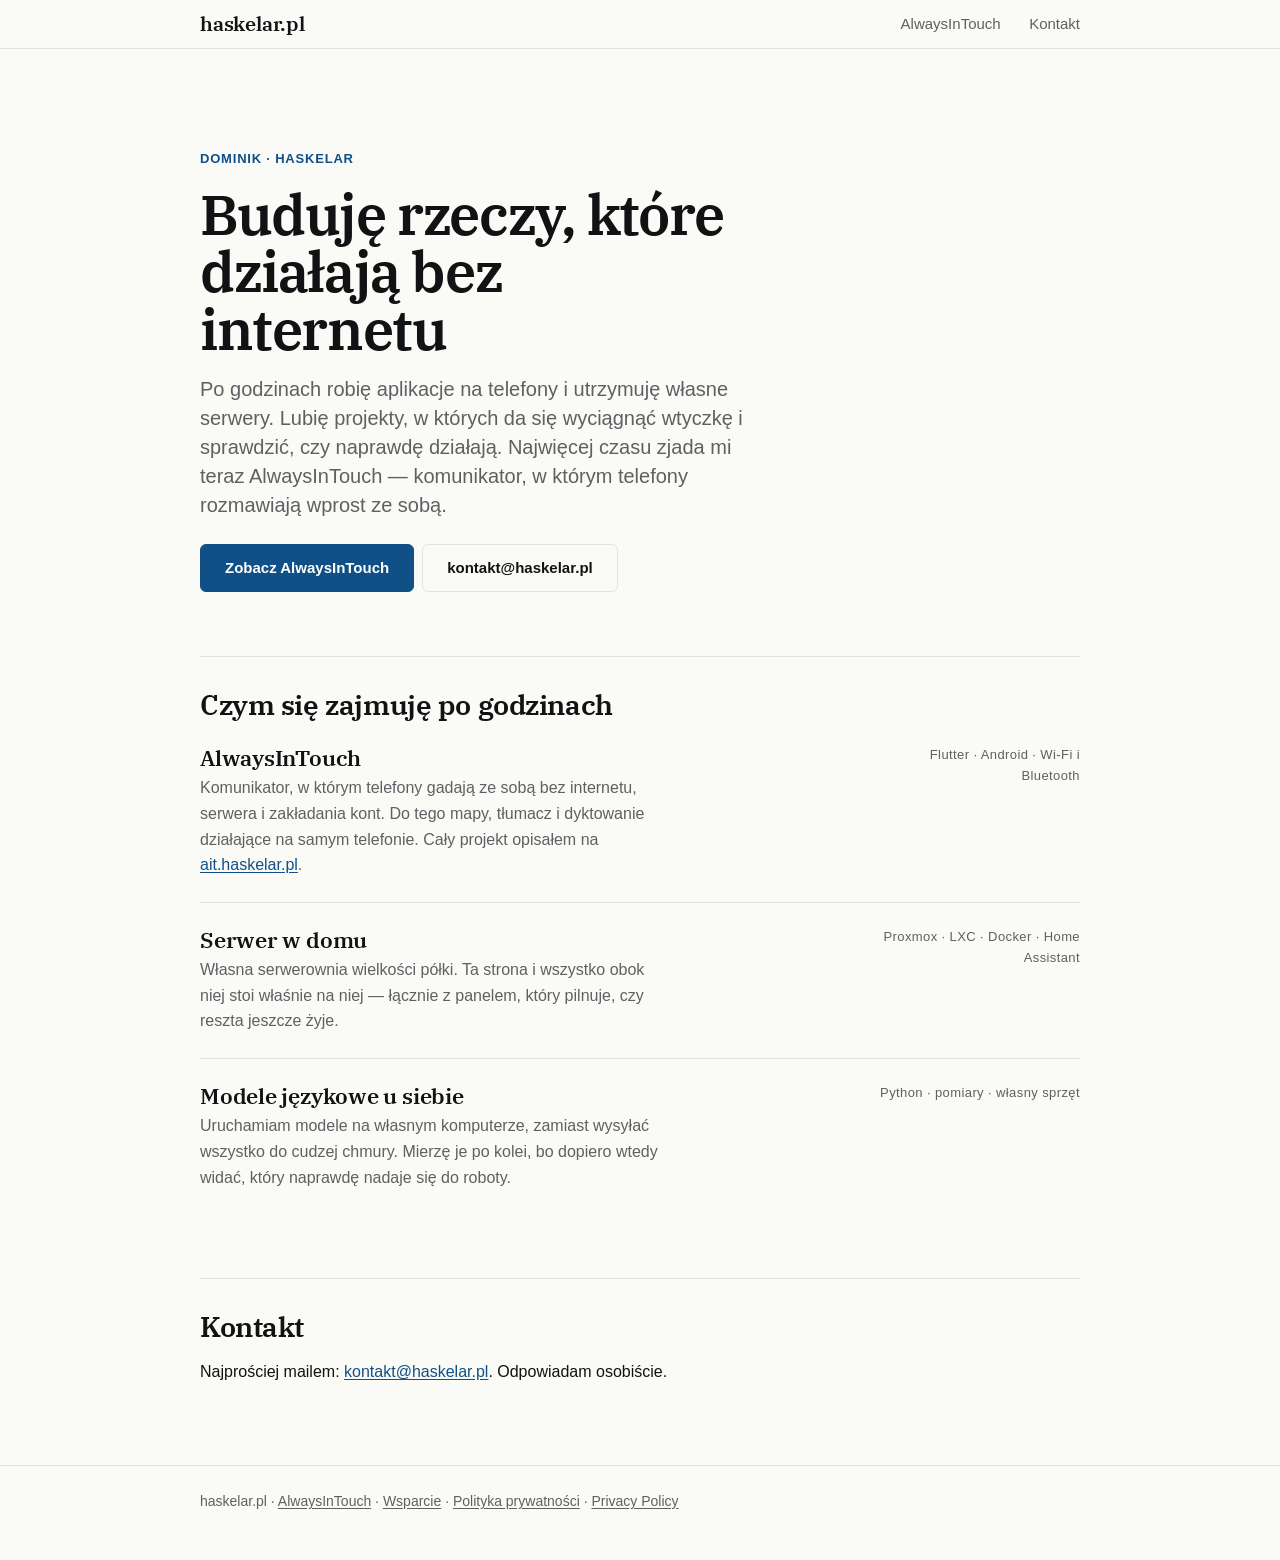
==== index.html @ 99b66cff "Wizytowka dostaje wyglad wspolny z ait: linie zamiast kafelkow Paleta i krój ida teraz z motywu apli" ====
<!DOCTYPE html>
<html lang="pl">
<head>
<meta charset="utf-8">
<meta name="viewport" content="width=device-width, initial-scale=1">
<title>Haskelar — buduję rzeczy, które działają bez internetu</title>
<meta name="description" content="Dominik (Haskelar) — po godzinach buduję aplikacje mobilne działające offline i utrzymuję własny serwer. Największy projekt: AlwaysInTouch, komunikator łączący telefony bezpośrednio ze sobą.">
<meta name="theme-color" content="#FAFAF7" media="(prefers-color-scheme: light)">
<meta name="theme-color" content="#121212" media="(prefers-color-scheme: dark)">
<link rel="canonical" href="https://haskelar.pl/">
<link rel="stylesheet" href="/style.css">
<link rel="preload" href="/fonts/ibm-plex-serif-600-latin-ext.woff2" as="font" type="font/woff2" crossorigin>
<link rel="icon" href="data:image/svg+xml,<svg xmlns='http://www.w3.org/2000/svg' viewBox='0 0 100 100'><rect width='100' height='100' rx='20' fill='%23115087'/><circle cx='50' cy='50' r='17' fill='%23FAFAF7'/></svg>">
<meta property="og:title" content="Haskelar — buduję rzeczy, które działają bez internetu">
<meta property="og:description" content="Aplikacje mobilne działające offline i własna infrastruktura serwerowa. Największy projekt: AlwaysInTouch.">
<meta property="og:type" content="website">
<meta property="og:locale" content="pl_PL">
<meta property="og:url" content="https://haskelar.pl/">
</head>
<body class="glowna">

<header class="site">
  <div class="wrap">
    <a class="brand" href="/">haskelar.pl</a>
    <nav>
      <a href="https://ait.haskelar.pl/">AlwaysInTouch</a>
      <a href="mailto:kontakt@haskelar.pl">Kontakt</a>
    </nav>
  </div>
</header>

<main>
  <div class="wrap">

    <section class="hero">
      <span class="kto">Dominik · Haskelar</span>
      <h1>Buduję rzeczy, które działają bez internetu</h1>
      <p class="lead">Po godzinach robię aplikacje na telefony i utrzymuję własne
      serwery. Lubię projekty, w których da się wyciągnąć wtyczkę i sprawdzić, czy
      naprawdę działają. Najwięcej czasu zjada mi teraz AlwaysInTouch — komunikator,
      w którym telefony rozmawiają wprost ze sobą.</p>
      <div class="hero-akcje">
        <a class="przycisk mocny" href="https://ait.haskelar.pl/">Zobacz AlwaysInTouch</a>
        <a class="przycisk" href="mailto:kontakt@haskelar.pl">kontakt@haskelar.pl</a>
      </div>
    </section>

    <section class="sekcja">
      <h2>Czym się zajmuję po godzinach</h2>

      <ul class="roboty">
        <li>
          <h3>AlwaysInTouch</h3>
          <p class="narzedzia">Flutter · Android · Wi-Fi i Bluetooth</p>
          <p>Komunikator, w którym telefony gadają ze sobą bez internetu, serwera
          i zakładania kont. Do tego mapy, tłumacz i dyktowanie działające
          na samym telefonie. Cały projekt opisałem na
          <a href="https://ait.haskelar.pl/">ait.haskelar.pl</a>.</p>
        </li>
        <li>
          <h3>Serwer w domu</h3>
          <p class="narzedzia">Proxmox · LXC · Docker · Home Assistant</p>
          <p>Własna serwerownia wielkości półki. Ta strona i wszystko obok niej
          stoi właśnie na niej — łącznie z panelem, który pilnuje, czy reszta
          jeszcze żyje.</p>
        </li>
        <li>
          <h3>Modele językowe u siebie</h3>
          <p class="narzedzia">Python · pomiary · własny sprzęt</p>
          <p>Uruchamiam modele na własnym komputerze, zamiast wysyłać wszystko
          do cudzej chmury. Mierzę je po kolei, bo dopiero wtedy widać, który
          naprawdę nadaje się do roboty.</p>
        </li>
      </ul>
    </section>

    <section class="sekcja">
      <h2>Kontakt</h2>
      <p>Najprościej mailem: <a href="mailto:kontakt@haskelar.pl">kontakt@haskelar.pl</a>.
      Odpowiadam osobiście.</p>
    </section>

  </div>
</main>

<footer class="site">
  <div class="wrap">
    haskelar.pl &middot;
    <a href="https://ait.haskelar.pl/">AlwaysInTouch</a> &middot;
    <a href="https://support.haskelar.pl/">Wsparcie</a> &middot;
    <a href="/polityka-prywatnosci/">Polityka prywatności</a> &middot;
    <a href="/privacy/">Privacy Policy</a>
  </div>
</footer>

</body>
</html>
---- style.css ----
/* Styl haskelar.pl.
 *
 * Wspólny język wizualny z ait.haskelar.pl — tokeny pochodzą z motywu aplikacji
 * AlwaysInTouch („papier + atrament"). Wzorcem jest serwer/www/ait/style.css
 * w drugim repozytorium; przy zmianie kolorów albo kroju zaglądaj tam.
 *
 * Zasada układu jest jedna: SEKCJE ROZDZIELA LINIA WŁOSOWA, NIE RAMKA.
 *
 * UWAGA. Ten arkusz obsługuje także /polityka-prywatnosci/ i /privacy/, których
 * adresy siedzą w Play Console. Klasy .site, .wrap, .brand, .lang, .meta, .card,
 * .card.tldr, .scroll oraz style table/code są ICH kontraktem — wolno je
 * przemalować, nie wolno usunąć ani przemianować.
 */

/* ── Krój nagłówków ───────────────────────────────────────────────────────────
 *
 * IBM Plex Serif leży w /fonts/, obok strony — żadnego żądania do Google.
 * Polskie znaki siedzą w podzbiorze „latin-ext", stąd dwa pliki zamiast
 * jednego. Licencja: fonts/OFL.txt. Tekst ciągły zostaje na kroju systemowym.
 */

@font-face {
  font-family: 'IBM Plex Serif';
  font-style: normal;
  font-weight: 600;
  font-display: swap;
  src: url('/fonts/ibm-plex-serif-600-latin.woff2') format('woff2');
  unicode-range: U+0000-00FF, U+0131, U+0152-0153, U+02BB-02BC, U+02C6, U+02DA,
                 U+02DC, U+0304, U+0308, U+0329, U+2000-206F, U+20AC, U+2122,
                 U+2191, U+2193, U+2212, U+2215, U+FEFF, U+FFFD;
}

@font-face {
  font-family: 'IBM Plex Serif';
  font-style: normal;
  font-weight: 600;
  font-display: swap;
  src: url('/fonts/ibm-plex-serif-600-latin-ext.woff2') format('woff2');
  unicode-range: U+0100-02BA, U+02BD-02C5, U+02C7-02CC, U+02CE-02D7,
                 U+02DD-02FF, U+0304, U+0308, U+0329, U+1D00-1DBF, U+1E00-1E9F,
                 U+1EF2-1EFF, U+2020, U+20A0-20AB, U+20AD-20C0, U+2113,
                 U+2C60-2C7F, U+A720-A7FF;
}

:root {
  --paper:          #FAFAF7;
  --ink:            #111213;
  --ink-secondary:  #5F6063;
  --hairline:       #E3E2DD;
  --surface-dim:    #EDF3F7;

  --brand:          #115087;
  --brand-pressed:  #0E5189;
  --on-brand:       #FFFFFF;

  --accent:         #2799C0;

  /* Mały tekst nigdy nie dostaje --accent: na papierze daje ~3,2:1 i oblewa
   * WCAG AA. Ta sama reguła co AppColors.accentText w aplikacji. */
  --accent-text:    #115087;

  --sp-xs: 4px;  --sp-sm: 8px;  --sp-md: 16px;
  --sp-lg: 24px; --sp-xl: 32px; --sp-xxl: 48px; --sp-huge: 64px;

  --radius: 6px;
  --screen: 24px;
  --touch: 48px;

  /* Dokumenty prawne czyta się w jednej wąskiej kolumnie; strona główna
   * rozpycha .wrap do 58rem osobną regułą na dole. */
  --maxw: 44rem;

  --serif: 'IBM Plex Serif', Georgia, 'Times New Roman', serif;
  --sans:  -apple-system, BlinkMacSystemFont, "Segoe UI", Roboto,
           "Helvetica Neue", Arial, sans-serif;
}

@media (prefers-color-scheme: dark) {
  :root {
    --paper:          #121212;
    --ink:            #F4F3EF;
    --ink-secondary:  #A6A6A2;
    --hairline:       #2C2C2A;
    --surface-dim:    #161E24;

    --brand:          #7FD4E5;
    --brand-pressed:  #2799C0;
    --on-brand:       #0E5189;

    --accent:         #7FD4E5;
    --accent-text:    #7FD4E5;
  }
}

* { box-sizing: border-box; }

html { -webkit-text-size-adjust: 100%; }

body {
  margin: 0;
  background: var(--paper);
  color: var(--ink);
  font-family: var(--sans);
  font-size: 16px;
  line-height: 1.6;
}

.wrap {
  max-width: var(--maxw);
  margin: 0 auto;
  padding: 0 var(--screen);
}

/* ── Nagłówek i stopka ────────────────────────────────────────────────────── */

header.site {
  border-bottom: 1px solid var(--hairline);
  padding: var(--sp-sm) 0;
}

header.site .wrap {
  display: flex;
  flex-wrap: wrap;
  gap: var(--sp-sm) var(--sp-md);
  align-items: center;
  justify-content: space-between;
}

.brand {
  font-family: var(--serif);
  font-weight: 600;
  letter-spacing: -0.01em;
  font-size: 20px;
  text-decoration: none;
  color: var(--ink);
}

nav a {
  color: var(--ink-secondary);
  text-decoration: none;
  font-size: 15px;
  margin-left: var(--sp-lg);
}

nav a:first-child { margin-left: 0; }

nav a:hover, a:hover { color: var(--brand-pressed); }

/* Przełącznik języka na podstronach z polityką. Pełny cel dotykowy 48 px —
 * to najmniejszy element na stronie i najłatwiej o nim zapomnieć. */
.lang {
  display: inline-flex;
  border: 1px solid var(--hairline);
  border-radius: var(--radius);
  overflow: hidden;
  font-size: 13px;
}

.lang a {
  display: inline-flex;
  align-items: center;
  min-height: var(--touch);
  padding: 0 14px;
  text-decoration: none;
  color: var(--ink-secondary);
  margin: 0;
  font-weight: 600;
  letter-spacing: 0.8px;
  text-transform: uppercase;
}

.lang a[aria-current="true"] {
  background: var(--brand);
  color: var(--on-brand);
}

footer.site {
  border-top: 1px solid var(--hairline);
  padding: var(--sp-lg) 0 var(--sp-xxl);
  color: var(--ink-secondary);
  font-size: 14px;
}

footer.site a { color: var(--ink-secondary); }

/* ── Typografia ───────────────────────────────────────────────────────────── */

main { padding: var(--sp-xxl) 0 var(--sp-huge); }

h1 {
  font-family: var(--serif);
  font-size: clamp(30px, 5vw, 42px);
  line-height: 1.08;
  font-weight: 600;
  letter-spacing: -0.02em;
  margin: 0 0 var(--sp-md);
}

h2 {
  font-family: var(--serif);
  font-size: clamp(22px, 3vw, 28px);
  line-height: 1.15;
  font-weight: 600;
  letter-spacing: -0.015em;
  margin: var(--sp-xl) 0 var(--sp-md);
}

p, li { color: var(--ink); }

.lead {
  font-size: 18px;
  color: var(--ink-secondary);
  margin: 0 0 var(--sp-xl);
}

a { color: var(--accent-text); text-underline-offset: 2px; }

ul { padding-left: 1.15rem; }

li { margin: var(--sp-sm) 0; }

ol { padding-left: 1.3rem; }

.meta {
  color: var(--ink-secondary);
  font-size: 14px;
  margin: 0 0 var(--sp-xl);
  padding-bottom: var(--sp-lg);
  border-bottom: 1px solid var(--hairline);
}

.meta strong { color: var(--ink); }

code {
  font-family: ui-monospace, SFMono-Regular, Menlo, Consolas, monospace;
  font-size: 0.88em;
  background: var(--surface-dim);
  border: 1px solid var(--hairline);
  border-radius: 4px;
  padding: 0.08em 0.35em;
}

/* Karta zostaje w kontrakcie podstron prawnych, ale traci wygląd pudełka:
 * wystarczy pionowa kreska, żeby odróżnić wtrącenie od treści. */
.card {
  border-left: 2px solid var(--hairline);
  padding: 0 0 0 var(--sp-lg);
  margin: var(--sp-lg) 0;
  color: var(--ink-secondary);
}

.card p:first-child { margin-top: 0; }
.card p:last-child { margin-bottom: 0; }

.card.tldr { border-left-color: var(--accent); color: var(--ink); }

table {
  width: 100%;
  border-collapse: collapse;
  margin: var(--sp-md) 0;
  font-size: 15px;
}

th, td {
  text-align: left;
  padding: var(--sp-sm) var(--sp-md) var(--sp-sm) 0;
  border-bottom: 1px solid var(--hairline);
  vertical-align: top;
}

th { color: var(--ink-secondary); font-weight: 600; }

td:first-child { white-space: nowrap; }

@media (max-width: 34rem) {
  td:first-child { white-space: normal; }
}

.scroll { overflow-x: auto; }

:focus-visible {
  outline: 2px solid var(--accent);
  outline-offset: 2px;
  border-radius: 2px;
}

/* ==========================================================================
   Strona główna — wizytówka autora.

   Wszystko poniżej dotyczy WYŁĄCZNIE index.html i 404. Podstrony z polityką
   prywatności korzystają z klas powyżej i nie wolno ich ruszać: ich adresy
   są wpisane w Play Console, a treść jest dokumentem prawnym.

   Kolumna rośnie tu do 58rem, bo lista projektów ma po prawej stronie drugą,
   węższą szpaltę z nazwami narzędzi.
   ========================================================================== */

body.glowna .wrap { max-width: 58rem; }

/* ---------------------------------------------------------------- otwarcie */

.hero { padding: var(--sp-xxl) 0 0; }

.hero .kto {
  display: inline-block;
  font-size: 13px;
  font-weight: 600;
  letter-spacing: 0.8px;
  text-transform: uppercase;
  color: var(--accent-text);
  margin-bottom: var(--sp-md);
}

.hero h1 {
  font-size: clamp(34px, 6.4vw, 56px);
  line-height: 1.03;
  letter-spacing: -0.025em;
  margin: 0 0 var(--sp-md);
  max-width: 16ch;
}

.hero .lead {
  font-size: clamp(17px, 2.2vw, 20px);
  line-height: 1.45;
  max-width: 52ch;
  margin-bottom: var(--sp-lg);
}

.hero-akcje { display: flex; flex-wrap: wrap; gap: var(--sp-sm); }

.przycisk {
  display: inline-flex;
  align-items: center;
  min-height: var(--touch);         /* cel dotykowy — WCAG 2.5.5 */
  padding: 0 var(--sp-lg);
  border-radius: var(--radius);
  border: 1px solid var(--hairline);
  color: var(--ink);
  font-size: 15px;
  font-weight: 600;
  text-decoration: none;
}

.przycisk:hover { border-color: var(--brand); color: var(--brand-pressed); }

.przycisk.mocny {
  background: var(--brand);
  border-color: var(--brand);
  color: var(--on-brand);
}

.przycisk.mocny:hover { background: var(--brand-pressed); color: var(--on-brand); }

/* ---------------------------------------------------------------- sekcje */

.sekcja {
  border-top: 1px solid var(--hairline);
  padding-top: var(--sp-xl);
  margin-top: var(--sp-huge);
}

.sekcja > h2 { margin-top: 0; }

/* ---------------------------------------------------------------- roboty
 *
 * Lista projektów. Każdy to nazwa, jedno zdanie po ludzku i — z boku, drobnym
 * drukiem — nazwy narzędzi. Kto zna, ten sprawdzi; kto nie zna, ten minie
 * i nic nie traci. */

.roboty { list-style: none; padding: 0; margin: var(--sp-lg) 0 0; }

.roboty > li {
  display: grid;
  grid-template-columns: 1fr;
  gap: var(--sp-xs) var(--sp-xl);
  padding: var(--sp-lg) 0;
  margin: 0;
  border-top: 1px solid var(--hairline);
}

.roboty > li:first-child { border-top: 0; padding-top: 0; }

@media (min-width: 44rem) {
  .roboty > li { grid-template-columns: minmax(0, 1fr) 13rem; }
  .roboty .narzedzia { grid-row: span 2; text-align: right; }
}

.roboty h3 {
  font-family: var(--serif);
  font-size: 22px;
  line-height: 1.2;
  font-weight: 600;
  letter-spacing: -0.01em;
  margin: 0;
}

.roboty p { margin: 0; color: var(--ink-secondary); max-width: 52ch; }

.narzedzia {
  font-size: 13px;
  letter-spacing: 0.4px;
  color: var(--ink-secondary);
  align-self: start;
}
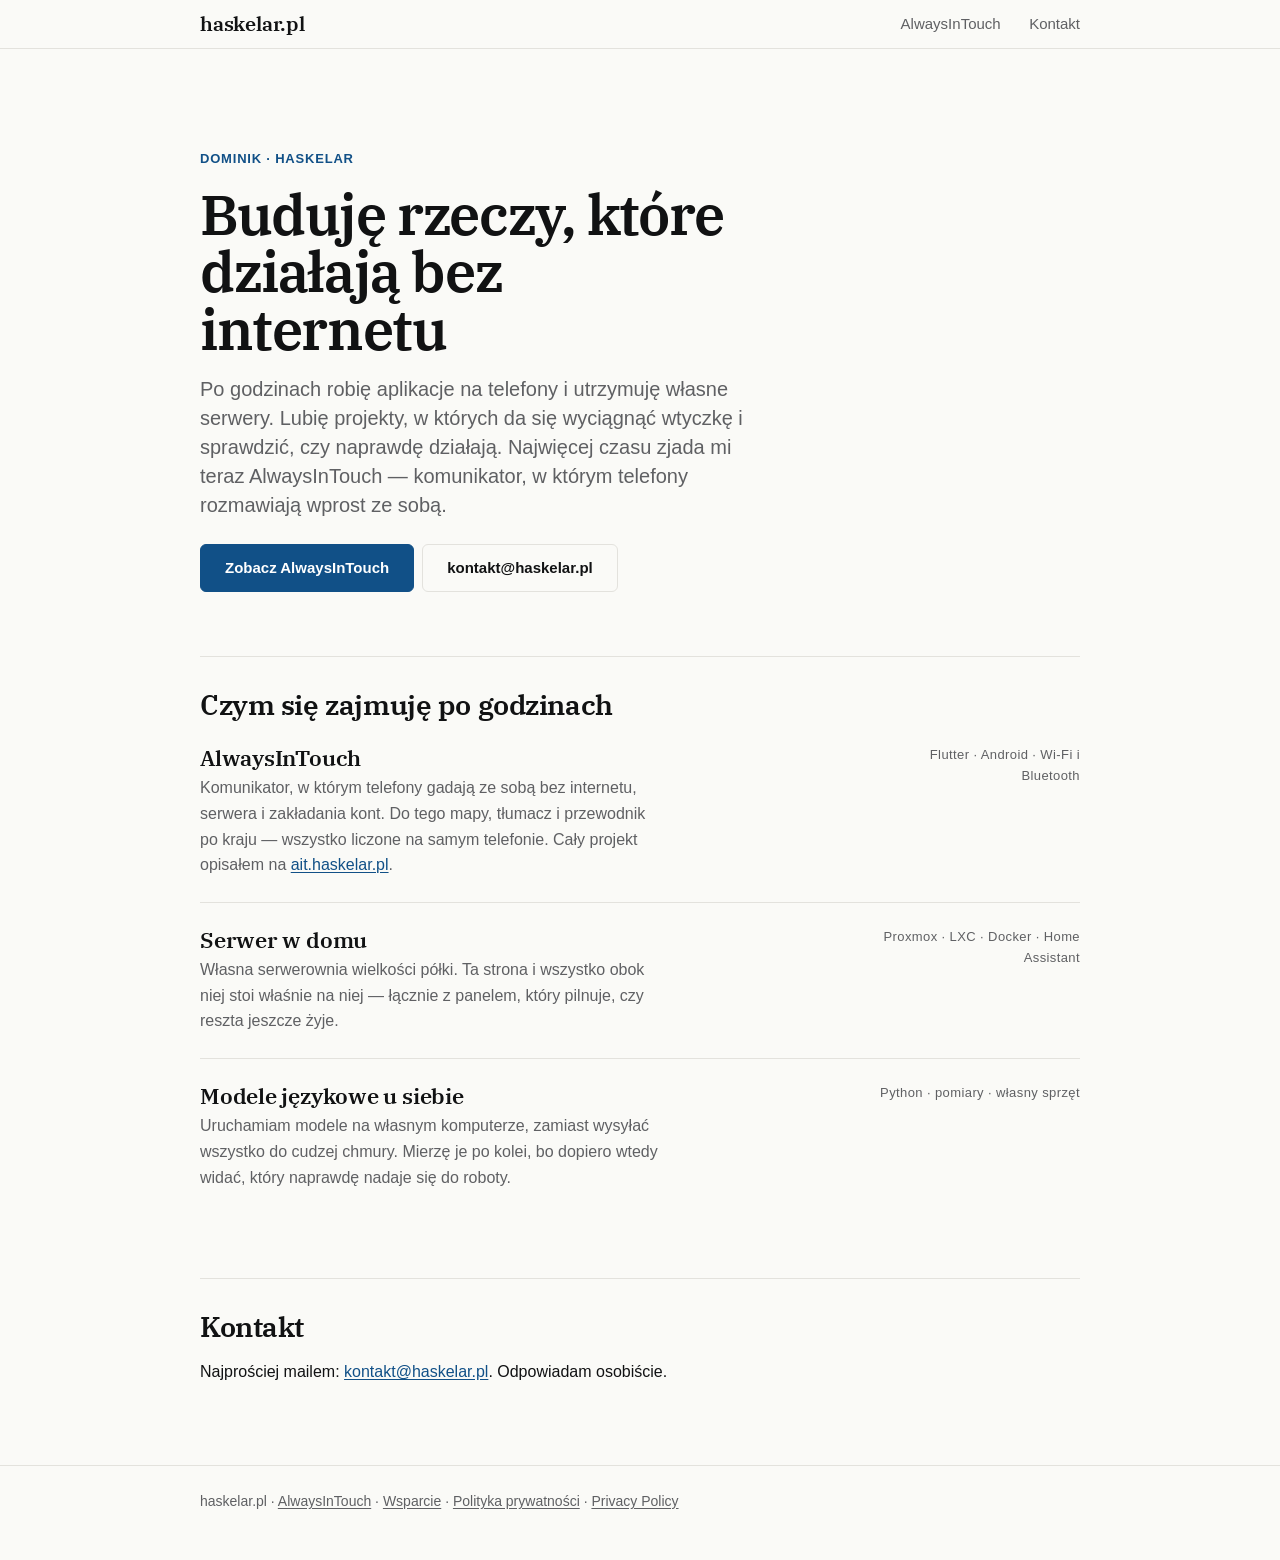
==== commit 58efb222: "Polityka prywatnosci nadgania produkt: dwie dziury i trzy uzupelnienia Dokument byl z 30 lipca i opi" ====
--- a/index.html
+++ b/index.html
@@ -53,8 +53,8 @@
           <h3>AlwaysInTouch</h3>
           <p class="narzedzia">Flutter · Android · Wi-Fi i Bluetooth</p>
           <p>Komunikator, w którym telefony gadają ze sobą bez internetu, serwera
-          i zakładania kont. Do tego mapy, tłumacz i dyktowanie działające
-          na samym telefonie. Cały projekt opisałem na
+          i zakładania kont. Do tego mapy, tłumacz i przewodnik po kraju — wszystko
+          liczone na samym telefonie. Cały projekt opisałem na
           <a href="https://ait.haskelar.pl/">ait.haskelar.pl</a>.</p>
         </li>
         <li>
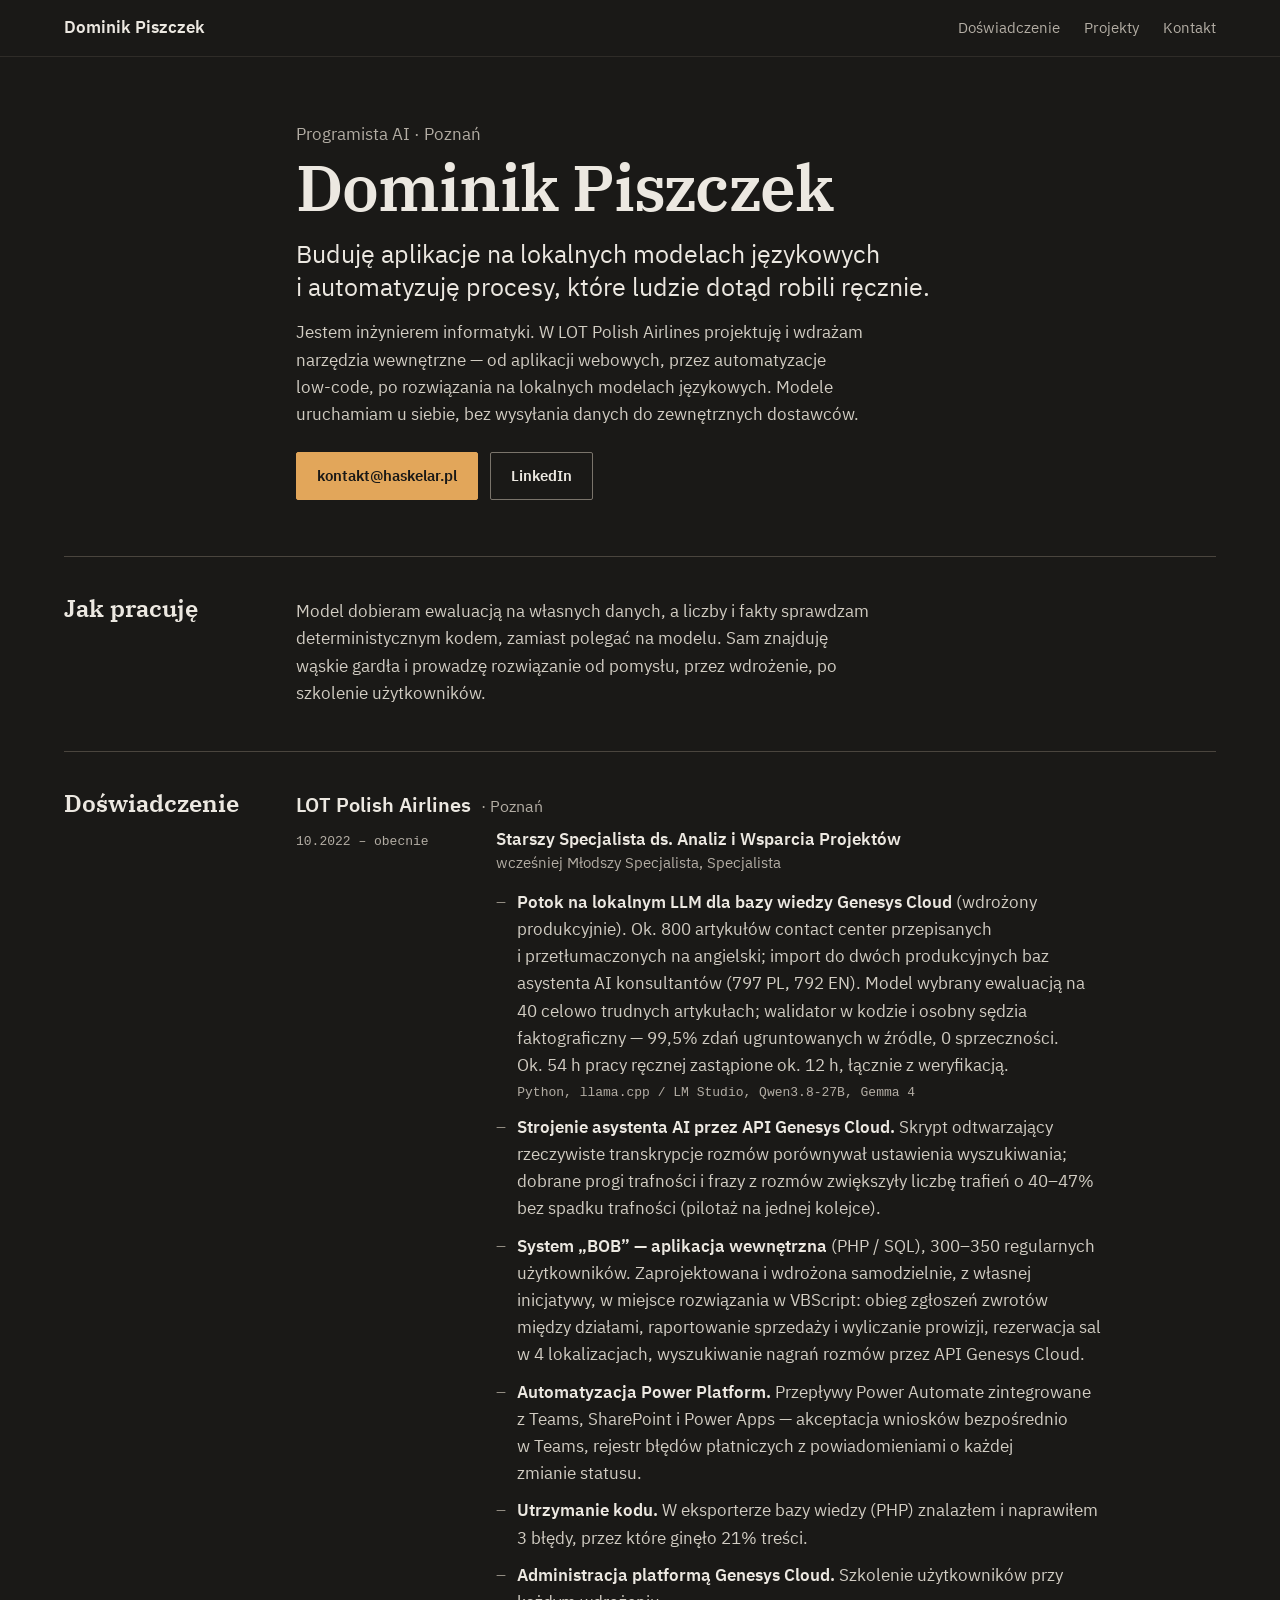
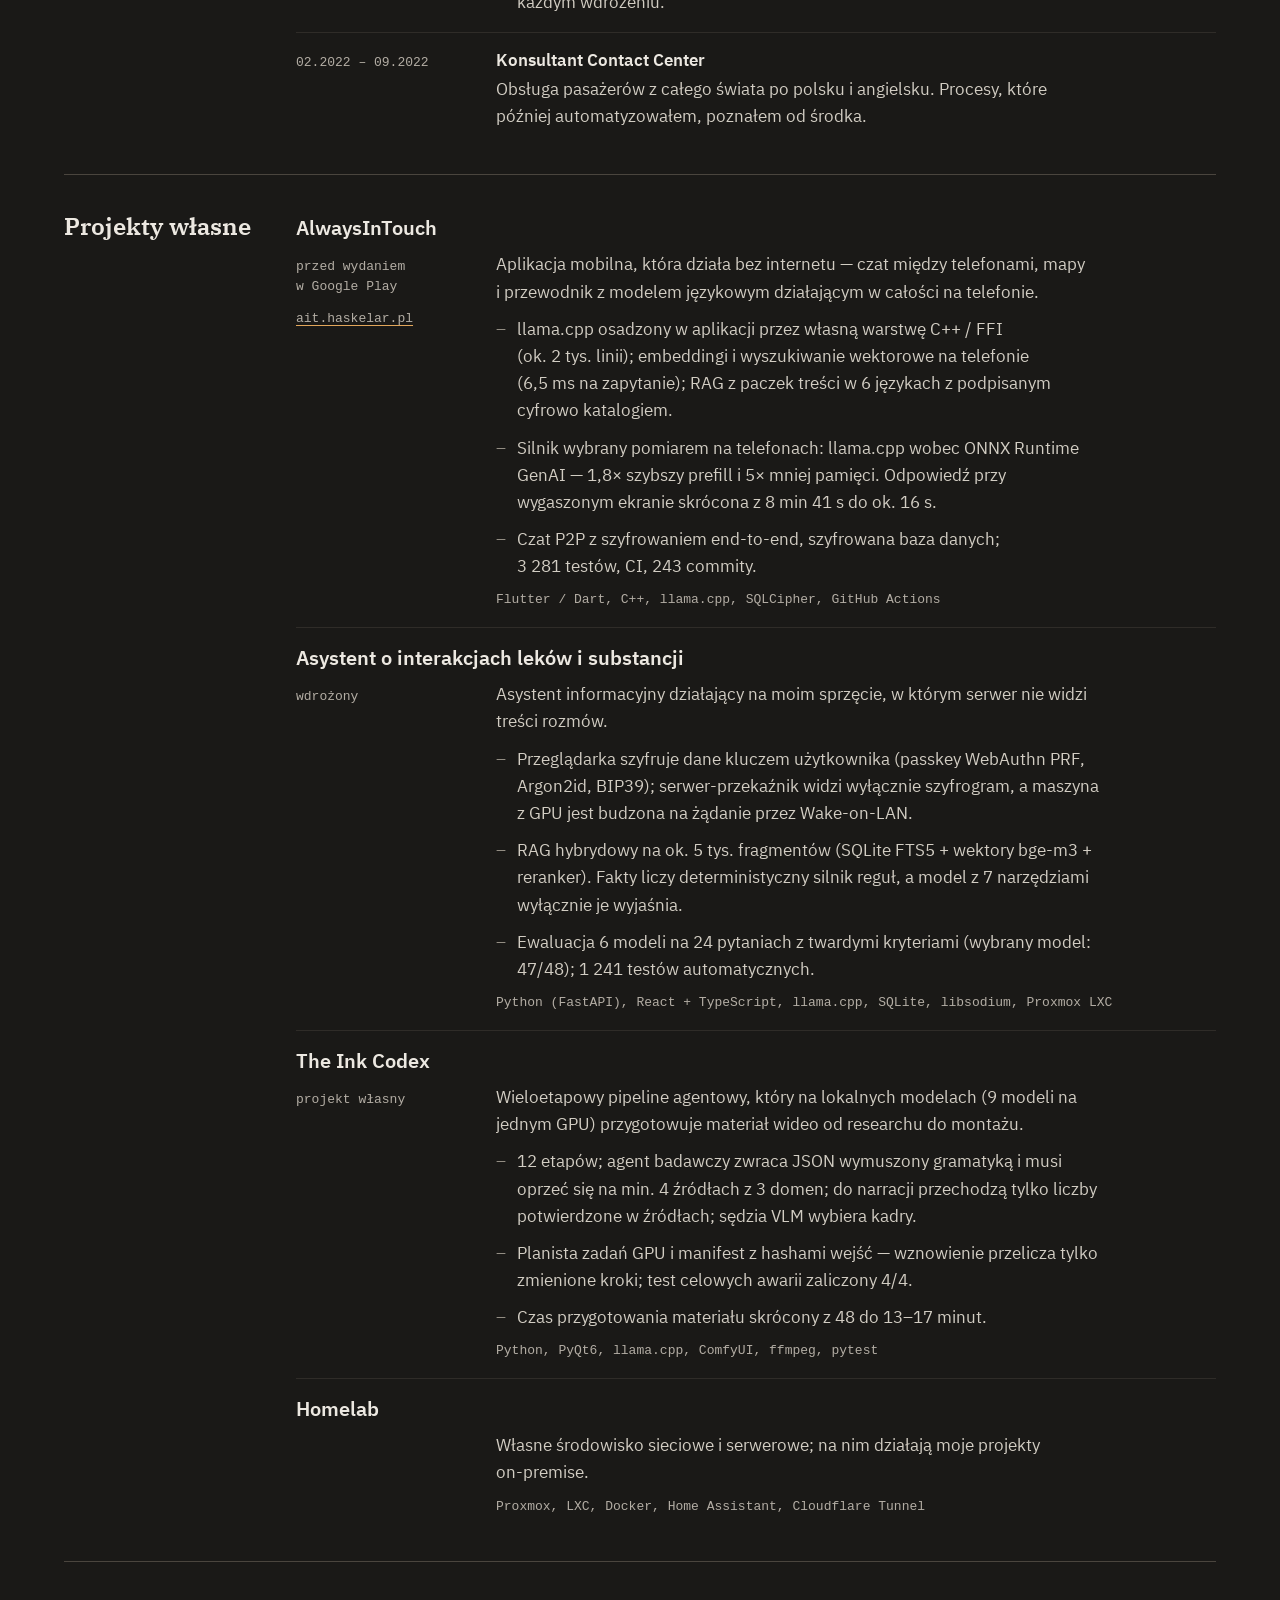
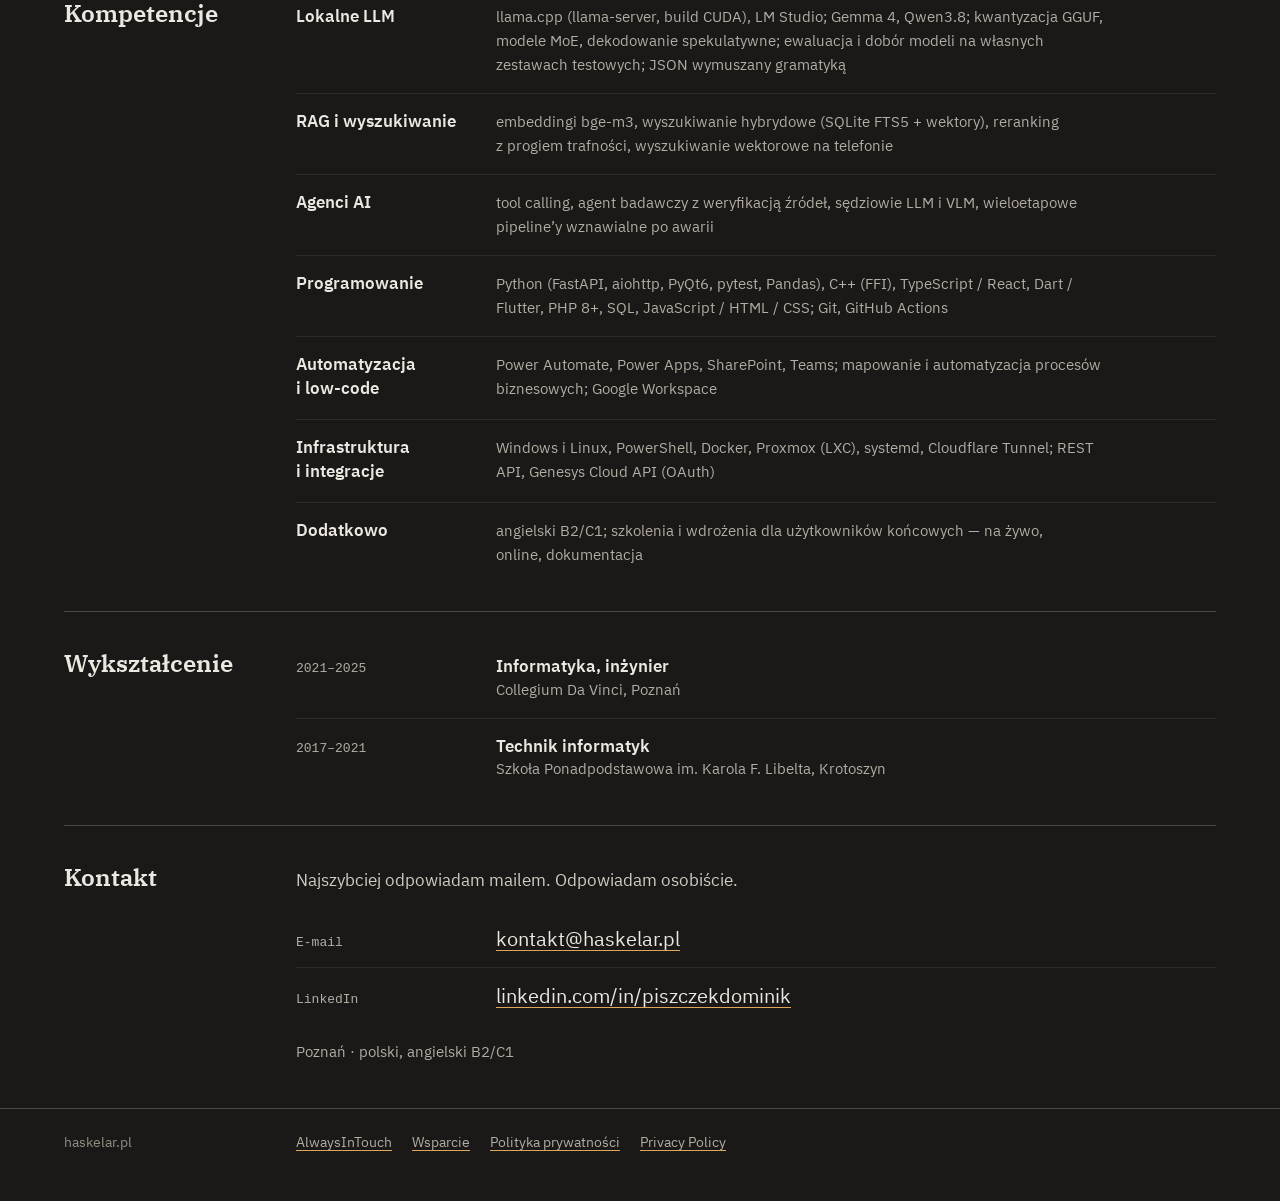
==== commit fa76b389: "haskelar.pl staje się zawodową wizytówką: Dominik Piszczek, programista AI Na prośbę autora strona p" ====
--- a/index.html
+++ b/index.html
@@ -3,93 +3,287 @@
 <head>
 <meta charset="utf-8">
 <meta name="viewport" content="width=device-width, initial-scale=1">
-<title>Haskelar — buduję rzeczy, które działają bez internetu</title>
-<meta name="description" content="Dominik (Haskelar) — po godzinach buduję aplikacje mobilne działające offline i utrzymuję własny serwer. Największy projekt: AlwaysInTouch, komunikator łączący telefony bezpośrednio ze sobą.">
-<meta name="theme-color" content="#FAFAF7" media="(prefers-color-scheme: light)">
-<meta name="theme-color" content="#121212" media="(prefers-color-scheme: dark)">
+<meta name="color-scheme" content="dark">
+<meta name="theme-color" content="#1A1917">
+<title>Dominik Piszczek — programista AI i automatyzacja procesów</title>
+<meta name="description" content="Programista AI z Poznania. Projektuję i wdrażam aplikacje na lokalnych modelach językowych (LLM, RAG, agenci) i automatyzuję procesy biznesowe — od pomysłu po szkolenie użytkowników.">
 <link rel="canonical" href="https://haskelar.pl/">
-<link rel="stylesheet" href="/style.css">
-<link rel="preload" href="/fonts/ibm-plex-serif-600-latin-ext.woff2" as="font" type="font/woff2" crossorigin>
-<link rel="icon" href="data:image/svg+xml,<svg xmlns='http://www.w3.org/2000/svg' viewBox='0 0 100 100'><rect width='100' height='100' rx='20' fill='%23115087'/><circle cx='50' cy='50' r='17' fill='%23FAFAF7'/></svg>">
-<meta property="og:title" content="Haskelar — buduję rzeczy, które działają bez internetu">
-<meta property="og:description" content="Aplikacje mobilne działające offline i własna infrastruktura serwerowa. Największy projekt: AlwaysInTouch.">
-<meta property="og:type" content="website">
+<link rel="preload" href="/fonts/ibm-plex-serif-600-latin.woff2" as="font" type="font/woff2" crossorigin>
+<link rel="preload" href="/fonts/ibm-plex-sans-400-latin.woff2" as="font" type="font/woff2" crossorigin>
+<link rel="stylesheet" href="/wizytowka.css">
+<link rel="icon" href="data:image/svg+xml,<svg xmlns='http://www.w3.org/2000/svg' viewBox='0 0 32 32'><rect width='32' height='32' rx='3' fill='%231A1917'/><rect x='6' y='8' width='5' height='16' fill='%23E2A65A'/><rect x='14' y='8' width='12' height='3' fill='%23ECE8E1'/><rect x='14' y='14.5' width='12' height='3' fill='%23ECE8E1'/><rect x='14' y='21' width='8' height='3' fill='%23ECE8E1'/></svg>">
+<meta property="og:title" content="Dominik Piszczek — programista AI i automatyzacja procesów">
+<meta property="og:description" content="Programista AI z Poznania. Projektuję i wdrażam aplikacje na lokalnych modelach językowych (LLM, RAG, agenci) i automatyzuję procesy biznesowe — od pomysłu po szkolenie użytkowników.">
+<meta property="og:type" content="profile">
 <meta property="og:locale" content="pl_PL">
 <meta property="og:url" content="https://haskelar.pl/">
+<meta property="profile:first_name" content="Dominik">
+<meta property="profile:last_name" content="Piszczek">
+<script type="application/ld+json">
+{
+  "@context": "https://schema.org",
+  "@type": "Person",
+  "name": "Dominik Piszczek",
+  "jobTitle": "Programista AI",
+  "url": "https://haskelar.pl/",
+  "email": "mailto:kontakt@haskelar.pl",
+  "address": { "@type": "PostalAddress", "addressLocality": "Poznań", "addressCountry": "PL" },
+  "sameAs": ["https://www.linkedin.com/in/piszczekdominik"],
+  "alumniOf": { "@type": "CollegeOrUniversity", "name": "Collegium Da Vinci" },
+  "worksFor": { "@type": "Organization", "name": "LOT Polish Airlines" },
+  "knowsLanguage": ["pl", "en"]
+}
+</script>
 </head>
-<body class="glowna">
-
-<header class="site">
-  <div class="wrap">
-    <a class="brand" href="/">haskelar.pl</a>
-    <nav>
-      <a href="https://ait.haskelar.pl/">AlwaysInTouch</a>
-      <a href="mailto:kontakt@haskelar.pl">Kontakt</a>
+<body>
+
+<a class="skok" href="#tresc">Przejdź do treści</a>
+
+<header class="naglowek">
+  <div class="ramka">
+    <a class="marka" href="/">Dominik Piszczek</a>
+    <nav aria-label="Sekcje strony">
+      <ul>
+        <li><a href="#doswiadczenie">Doświadczenie</a></li>
+        <li><a href="#projekty">Projekty</a></li>
+        <li><a href="#kontakt">Kontakt</a></li>
+      </ul>
     </nav>
   </div>
 </header>
 
-<main>
-  <div class="wrap">
-
-    <section class="hero">
-      <span class="kto">Dominik · Haskelar</span>
-      <h1>Buduję rzeczy, które działają bez internetu</h1>
-      <p class="lead">Po godzinach robię aplikacje na telefony i utrzymuję własne
-      serwery. Lubię projekty, w których da się wyciągnąć wtyczkę i sprawdzić, czy
-      naprawdę działają. Najwięcej czasu zjada mi teraz AlwaysInTouch — komunikator,
-      w którym telefony rozmawiają wprost ze sobą.</p>
-      <div class="hero-akcje">
-        <a class="przycisk mocny" href="https://ait.haskelar.pl/">Zobacz AlwaysInTouch</a>
-        <a class="przycisk" href="mailto:kontakt@haskelar.pl">kontakt@haskelar.pl</a>
+<main id="tresc">
+  <div class="ramka">
+
+    <section class="otwarcie" aria-labelledby="kto">
+      <p class="etykieta">Programista AI&nbsp;· Poznań</p>
+      <h1 id="kto">Dominik Piszczek</h1>
+      <p class="podtytul">Buduję aplikacje na lokalnych modelach językowych i&nbsp;automatyzuję procesy, które ludzie dotąd robili ręcznie.</p>
+      <p class="lead">Jestem inżynierem informatyki. W&nbsp;LOT Polish Airlines projektuję i&nbsp;wdrażam
+      narzędzia wewnętrzne&nbsp;— od aplikacji webowych, przez automatyzacje <span class="nw">low-code</span>,
+      po rozwiązania na lokalnych modelach językowych. Modele uruchamiam u&nbsp;siebie,
+      bez wysyłania danych do zewnętrznych dostawców.</p>
+      <p class="akcje">
+        <a class="przycisk glowny" href="mailto:kontakt@haskelar.pl">kontakt@haskelar.pl</a>
+        <a class="przycisk" href="https://www.linkedin.com/in/piszczekdominik">LinkedIn</a>
+      </p>
+    </section>
+
+    <section class="sekcja" id="metoda" aria-labelledby="h-metoda">
+      <h2 id="h-metoda">Jak pracuję</h2>
+      <p class="proza">Model dobieram ewaluacją na własnych danych, a&nbsp;liczby i&nbsp;fakty sprawdzam
+      deterministycznym kodem, zamiast polegać na modelu. Sam znajduję wąskie gardła
+      i&nbsp;prowadzę rozwiązanie od pomysłu, przez wdrożenie, po szkolenie użytkowników.</p>
+    </section>
+
+    <section class="sekcja" id="doswiadczenie" aria-labelledby="h-doswiadczenie">
+      <h2 id="h-doswiadczenie">Doświadczenie</h2>
+      <div class="podmiot">
+        <h3>LOT Polish Airlines <span class="miejsce">· Poznań</span></h3>
+        <ol class="lista">
+          <li class="wiersz">
+            <h4>Starszy Specjalista ds.&nbsp;Analiz i&nbsp;Wsparcia Projektów</h4>
+            <p class="klucz"><span class="nw"><time datetime="2022-10">10.2022</time> – obecnie</span></p>
+            <p class="gdzie">wcześniej Młodszy Specjalista, Specjalista</p>
+            <ul class="punkty">
+              <li><strong>Potok na lokalnym LLM dla bazy wiedzy Genesys Cloud</strong> (wdrożony
+              produkcyjnie). Ok.&nbsp;800&nbsp;artykułów contact center przepisanych
+              i&nbsp;przetłumaczonych na angielski; import do dwóch produkcyjnych baz asystenta
+              AI konsultantów (797&nbsp;PL, 792&nbsp;EN). Model wybrany ewaluacją na 40&nbsp;celowo
+              trudnych artykułach; walidator w&nbsp;kodzie i&nbsp;osobny sędzia faktograficzny&nbsp;—
+              99,5% zdań ugruntowanych w&nbsp;źródle, 0&nbsp;sprzeczności. Ok.&nbsp;54&nbsp;h pracy ręcznej zastąpione
+              ok.&nbsp;12&nbsp;h, łącznie z&nbsp;weryfikacją.
+              <span class="narzedzia">Python, llama.cpp / LM Studio, <span class="nw">Qwen3.8-27B</span>, Gemma&nbsp;4</span></li>
+              <li><strong>Strojenie asystenta AI przez API Genesys Cloud.</strong> Skrypt
+              odtwarzający rzeczywiste transkrypcje rozmów porównywał ustawienia wyszukiwania;
+              dobrane progi trafności i&nbsp;frazy z&nbsp;rozmów zwiększyły liczbę trafień
+              o&nbsp;<span class="nw">40–47%</span> bez spadku trafności (pilotaż na jednej kolejce).</li>
+              <li><strong>System „BOB”&nbsp;— aplikacja wewnętrzna</strong> (PHP / SQL),
+              <span class="nw">300–350</span>&nbsp;regularnych użytkowników. Zaprojektowana i&nbsp;wdrożona
+              samodzielnie, z&nbsp;własnej inicjatywy, w&nbsp;miejsce rozwiązania w&nbsp;VBScript:
+              obieg zgłoszeń zwrotów między działami, raportowanie sprzedaży i&nbsp;wyliczanie
+              prowizji, rezerwacja sal w&nbsp;4&nbsp;lokalizacjach, wyszukiwanie nagrań rozmów
+              przez API Genesys Cloud.</li>
+              <li><strong>Automatyzacja Power Platform.</strong> Przepływy Power Automate
+              zintegrowane z&nbsp;Teams, SharePoint i&nbsp;Power Apps&nbsp;— akceptacja wniosków
+              bezpośrednio w&nbsp;Teams, rejestr błędów płatniczych z&nbsp;powiadomieniami
+              o&nbsp;każdej zmianie statusu.</li>
+              <li><strong>Utrzymanie kodu.</strong> W&nbsp;eksporterze bazy wiedzy (PHP) znalazłem
+              i&nbsp;naprawiłem 3&nbsp;błędy, przez które ginęło 21% treści.</li>
+              <li><strong>Administracja platformą Genesys Cloud.</strong> Szkolenie użytkowników
+              przy każdym wdrożeniu.</li>
+            </ul>
+          </li>
+          <li class="wiersz">
+            <h4>Konsultant Contact Center</h4>
+            <p class="klucz"><span class="nw"><time datetime="2022-02">02.2022</time> – <time datetime="2022-09">09.2022</time></span></p>
+            <p class="opis">Obsługa pasażerów z&nbsp;całego świata po polsku i&nbsp;angielsku. Procesy,
+            które później automatyzowałem, poznałem od środka.</p>
+          </li>
+        </ol>
       </div>
     </section>
 
-    <section class="sekcja">
-      <h2>Czym się zajmuję po godzinach</h2>
-
-      <ul class="roboty">
-        <li>
+    <section class="sekcja" id="projekty" aria-labelledby="h-projekty">
+      <h2 id="h-projekty">Projekty własne</h2>
+      <ul class="lista">
+        <li class="podmiot">
           <h3>AlwaysInTouch</h3>
-          <p class="narzedzia">Flutter · Android · Wi-Fi i Bluetooth</p>
-          <p>Komunikator, w którym telefony gadają ze sobą bez internetu, serwera
-          i zakładania kont. Do tego mapy, tłumacz i przewodnik po kraju — wszystko
-          liczone na samym telefonie. Cały projekt opisałem na
-          <a href="https://ait.haskelar.pl/">ait.haskelar.pl</a>.</p>
-        </li>
-        <li>
-          <h3>Serwer w domu</h3>
-          <p class="narzedzia">Proxmox · LXC · Docker · Home Assistant</p>
-          <p>Własna serwerownia wielkości półki. Ta strona i wszystko obok niej
-          stoi właśnie na niej — łącznie z panelem, który pilnuje, czy reszta
-          jeszcze żyje.</p>
-        </li>
-        <li>
-          <h3>Modele językowe u siebie</h3>
-          <p class="narzedzia">Python · pomiary · własny sprzęt</p>
-          <p>Uruchamiam modele na własnym komputerze, zamiast wysyłać wszystko
-          do cudzej chmury. Mierzę je po kolei, bo dopiero wtedy widać, który
-          naprawdę nadaje się do roboty.</p>
+          <div class="wiersz">
+            <p class="klucz">przed wydaniem w&nbsp;Google&nbsp;Play
+              <a class="adres" href="https://ait.haskelar.pl/">ait.haskelar.pl</a></p>
+            <div>
+              <p class="opis">Aplikacja mobilna, która działa bez internetu&nbsp;— czat między telefonami,
+              mapy i&nbsp;przewodnik z&nbsp;modelem językowym działającym w&nbsp;całości na telefonie.</p>
+              <ul class="punkty">
+                <li>llama.cpp osadzony w&nbsp;aplikacji przez własną warstwę C++ / FFI (ok.&nbsp;2&nbsp;tys.
+                linii); embeddingi i&nbsp;wyszukiwanie wektorowe na telefonie (6,5&nbsp;ms na zapytanie);
+                RAG z&nbsp;paczek treści w&nbsp;6&nbsp;językach z&nbsp;podpisanym cyfrowo katalogiem.</li>
+                <li>Silnik wybrany pomiarem na telefonach: llama.cpp wobec ONNX Runtime GenAI&nbsp;—
+                1,8× szybszy prefill i&nbsp;5× mniej pamięci. Odpowiedź przy wygaszonym ekranie
+                skrócona z&nbsp;8&nbsp;min 41&nbsp;s do ok.&nbsp;16&nbsp;s.</li>
+                <li>Czat P2P z&nbsp;szyfrowaniem end-to-end, szyfrowana baza danych; 3&nbsp;281&nbsp;testów,
+                CI, 243&nbsp;commity.</li>
+              </ul>
+              <p class="narzedzia">Flutter / Dart, C++, llama.cpp, SQLCipher, GitHub Actions</p>
+            </div>
+          </div>
+        </li>
+        <li class="podmiot">
+          <h3>Asystent o&nbsp;interakcjach leków i&nbsp;substancji</h3>
+          <div class="wiersz">
+            <p class="klucz">wdrożony</p>
+            <div>
+              <p class="opis">Asystent informacyjny działający na moim sprzęcie, w&nbsp;którym serwer
+              nie widzi treści rozmów.</p>
+              <ul class="punkty">
+                <li>Przeglądarka szyfruje dane kluczem użytkownika (passkey WebAuthn PRF, Argon2id,
+                BIP39); serwer-przekaźnik widzi wyłącznie szyfrogram, a&nbsp;maszyna z&nbsp;GPU jest
+                budzona na żądanie przez Wake-on-LAN.</li>
+                <li>RAG hybrydowy na ok.&nbsp;5&nbsp;tys. fragmentów (SQLite FTS5 + wektory <span class="nw">bge-m3</span>
+                + reranker). Fakty liczy deterministyczny silnik reguł, a&nbsp;model z&nbsp;7&nbsp;narzędziami
+                wyłącznie je wyjaśnia.</li>
+                <li>Ewaluacja 6&nbsp;modeli na 24&nbsp;pytaniach z&nbsp;twardymi kryteriami (wybrany model:
+                47/48); 1&nbsp;241&nbsp;testów automatycznych.</li>
+              </ul>
+              <p class="narzedzia">Python (FastAPI), React + TypeScript, llama.cpp, SQLite, libsodium, Proxmox LXC</p>
+            </div>
+          </div>
+        </li>
+        <li class="podmiot">
+          <h3>The Ink Codex</h3>
+          <div class="wiersz">
+            <p class="klucz">projekt własny</p>
+            <div>
+              <p class="opis">Wieloetapowy pipeline agentowy, który na lokalnych modelach (9&nbsp;modeli
+              na jednym GPU) przygotowuje materiał wideo od researchu do montażu.</p>
+              <ul class="punkty">
+                <li>12&nbsp;etapów; agent badawczy zwraca JSON wymuszony gramatyką i&nbsp;musi oprzeć się
+                na min.&nbsp;4&nbsp;źródłach z&nbsp;3&nbsp;domen; do narracji przechodzą tylko liczby potwierdzone
+                w&nbsp;źródłach; sędzia VLM wybiera kadry.</li>
+                <li>Planista zadań GPU i&nbsp;manifest z&nbsp;hashami wejść&nbsp;— wznowienie przelicza tylko
+                zmienione kroki; test celowych awarii zaliczony 4/4.</li>
+                <li>Czas przygotowania materiału skrócony z&nbsp;48&nbsp;do <span class="nw">13–17</span>&nbsp;minut.</li>
+              </ul>
+              <p class="narzedzia">Python, PyQt6, llama.cpp, ComfyUI, ffmpeg, pytest</p>
+            </div>
+          </div>
+        </li>
+        <li class="podmiot">
+          <h3>Homelab</h3>
+          <div class="wiersz">
+            <div>
+              <p class="opis">Własne środowisko sieciowe i&nbsp;serwerowe; na nim działają moje
+              projekty on-premise.</p>
+              <p class="narzedzia">Proxmox, LXC, Docker, Home Assistant, Cloudflare Tunnel</p>
+            </div>
+          </div>
         </li>
       </ul>
     </section>
 
-    <section class="sekcja">
-      <h2>Kontakt</h2>
-      <p>Najprościej mailem: <a href="mailto:kontakt@haskelar.pl">kontakt@haskelar.pl</a>.
-      Odpowiadam osobiście.</p>
+    <section class="sekcja" id="kompetencje" aria-labelledby="h-kompetencje">
+      <h2 id="h-kompetencje">Kompetencje</h2>
+      <dl class="lista grupy">
+        <div class="wiersz">
+          <dt>Lokalne LLM</dt>
+          <dd>llama.cpp (llama-server, build CUDA), LM Studio; Gemma&nbsp;4, Qwen3.8; kwantyzacja
+          GGUF, modele MoE, dekodowanie spekulatywne; ewaluacja i&nbsp;dobór modeli na własnych
+          zestawach testowych; JSON wymuszany gramatyką</dd>
+        </div>
+        <div class="wiersz">
+          <dt>RAG i&nbsp;wyszukiwanie</dt>
+          <dd>embeddingi <span class="nw">bge-m3</span>, wyszukiwanie hybrydowe (SQLite FTS5 + wektory), reranking
+          z&nbsp;progiem trafności, wyszukiwanie wektorowe na telefonie</dd>
+        </div>
+        <div class="wiersz">
+          <dt>Agenci AI</dt>
+          <dd>tool calling, agent badawczy z&nbsp;weryfikacją źródeł, sędziowie LLM i&nbsp;VLM,
+          wieloetapowe pipeline’y wznawialne po awarii</dd>
+        </div>
+        <div class="wiersz">
+          <dt>Programowanie</dt>
+          <dd>Python (FastAPI, aiohttp, PyQt6, pytest, Pandas), C++ (FFI), TypeScript / React,
+          Dart / Flutter, PHP&nbsp;8+, SQL, JavaScript / HTML / CSS; Git, GitHub Actions</dd>
+        </div>
+        <div class="wiersz">
+          <dt>Automatyzacja i&nbsp;<span class="nw">low-code</span></dt>
+          <dd>Power Automate, Power Apps, SharePoint, Teams; mapowanie i&nbsp;automatyzacja
+          procesów biznesowych; Google Workspace</dd>
+        </div>
+        <div class="wiersz">
+          <dt>Infrastruktura i&nbsp;integracje</dt>
+          <dd>Windows i&nbsp;Linux, PowerShell, Docker, Proxmox (LXC), systemd, Cloudflare Tunnel;
+          REST API, Genesys Cloud API (OAuth)</dd>
+        </div>
+        <div class="wiersz">
+          <dt>Dodatkowo</dt>
+          <dd>angielski B2/C1; szkolenia i&nbsp;wdrożenia dla użytkowników końcowych&nbsp;— na żywo,
+          online, dokumentacja</dd>
+        </div>
+      </dl>
+    </section>
+
+    <section class="sekcja" id="wyksztalcenie" aria-labelledby="h-wyksztalcenie">
+      <h2 id="h-wyksztalcenie">Wykształcenie</h2>
+      <ol class="lista">
+        <li class="wiersz">
+          <h3>Informatyka, inżynier</h3>
+          <p class="klucz"><span class="nw"><time datetime="2021">2021</time>–<time datetime="2025">2025</time></span></p>
+          <p class="gdzie">Collegium Da Vinci, Poznań</p>
+        </li>
+        <li class="wiersz">
+          <h3>Technik informatyk</h3>
+          <p class="klucz"><span class="nw"><time datetime="2017">2017</time>–<time datetime="2021">2021</time></span></p>
+          <p class="gdzie">Szkoła Ponadpodstawowa im.&nbsp;Karola&nbsp;F.&nbsp;Libelta, Krotoszyn</p>
+        </li>
+      </ol>
+    </section>
+
+    <section class="sekcja" id="kontakt" aria-labelledby="h-kontakt">
+      <h2 id="h-kontakt">Kontakt</h2>
+      <p class="proza">Najszybciej odpowiadam mailem. Odpowiadam osobiście.</p>
+      <ul class="lista kanaly">
+        <li><a class="wiersz" href="mailto:kontakt@haskelar.pl"><span class="klucz">E-mail</span>
+          <span class="adres">kontakt@haskelar.pl</span></a></li>
+        <li><a class="wiersz" href="https://www.linkedin.com/in/piszczekdominik"><span class="klucz">LinkedIn</span>
+          <span class="adres">linkedin.com/in/piszczekdominik</span></a></li>
+      </ul>
+      <p class="dopisek">Poznań&nbsp;· polski, angielski B2/C1</p>
     </section>
 
   </div>
 </main>
 
-<footer class="site">
-  <div class="wrap">
-    haskelar.pl &middot;
-    <a href="https://ait.haskelar.pl/">AlwaysInTouch</a> &middot;
-    <a href="https://support.haskelar.pl/">Wsparcie</a> &middot;
-    <a href="/polityka-prywatnosci/">Polityka prywatności</a> &middot;
-    <a href="/privacy/">Privacy Policy</a>
+<footer class="stopka">
+  <div class="ramka">
+    <p>haskelar.pl</p>
+    <ul>
+      <li><a href="https://ait.haskelar.pl/">AlwaysInTouch</a></li>
+      <li><a href="https://support.haskelar.pl/">Wsparcie</a></li>
+      <li><a href="/polityka-prywatnosci/">Polityka prywatności</a></li>
+      <li><a href="/privacy/" hreflang="en" lang="en">Privacy Policy</a></li>
+    </ul>
   </div>
 </footer>
 
--- a/wizytowka.css
+++ b/wizytowka.css
@@ -0,0 +1,385 @@
+/* Wizytówka haskelar.pl — arkusz WYŁĄCZNIE dla strony głównej.
+ *
+ * Strona jest złożona jak karta katalogowa: lewa szyna nazywa sekcję,
+ * w środku stoją wiersze „klucz → treść". Szeryf niesie tylko to, co ma
+ * zatrzymać oko (nazwisko i nagłówki sekcji) — ten sam co na
+ * ait.haskelar.pl. Liczby nie dostają żadnego wyróżnienia: stoją
+ * w zdaniach, które je tłumaczą. Mono dostają tylko daty, statusy i listy
+ * narzędzi — oko od razu wie, gdzie szukać faktów.
+ *
+ * Podstrony z polityką prywatności i 404 ładują dalej style.css. Ten
+ * arkusz ich nie dotyczy i nie musi trzymać ich kontraktu klas.
+ */
+
+/* ── Kroje ────────────────────────────────────────────────────────────────
+ *
+ * Leżą w /fonts/, obok strony — żadnego żądania na zewnątrz. Polskie znaki
+ * są w podzbiorze „latin-ext", więc każda odmiana to dwa pliki; unicode-range
+ * pilnuje, żeby przeglądarka brała tylko te, których tekst używa.
+ * Licencja: fonts/OFL.txt. */
+
+@font-face {
+  font-family: 'IBM Plex Serif'; font-weight: 600; font-display: swap;
+  src: url('/fonts/ibm-plex-serif-600-latin.woff2') format('woff2');
+  unicode-range: U+0000-00FF, U+2000-206F, U+20AC, U+2122, U+2212, U+FEFF, U+FFFD;
+}
+@font-face {
+  font-family: 'IBM Plex Serif'; font-weight: 600; font-display: swap;
+  src: url('/fonts/ibm-plex-serif-600-latin-ext.woff2') format('woff2');
+  unicode-range: U+0100-02AF, U+1E00-1EFF, U+20A0-20AB, U+20AD-20C0, U+2C60-2C7F, U+A720-A7FF;
+}
+@font-face {
+  font-family: 'IBM Plex Sans'; font-weight: 400; font-display: swap;
+  src: url('/fonts/ibm-plex-sans-400-latin.woff2') format('woff2');
+  unicode-range: U+0000-00FF, U+2000-206F, U+20AC, U+2122, U+2212, U+FEFF, U+FFFD;
+}
+@font-face {
+  font-family: 'IBM Plex Sans'; font-weight: 400; font-display: swap;
+  src: url('/fonts/ibm-plex-sans-400-latin-ext.woff2') format('woff2');
+  unicode-range: U+0100-02AF, U+1E00-1EFF, U+20A0-20AB, U+20AD-20C0, U+2C60-2C7F, U+A720-A7FF;
+}
+@font-face {
+  font-family: 'IBM Plex Sans'; font-weight: 600; font-display: swap;
+  src: url('/fonts/ibm-plex-sans-600-latin.woff2') format('woff2');
+  unicode-range: U+0000-00FF, U+2000-206F, U+20AC, U+2122, U+2212, U+FEFF, U+FFFD;
+}
+@font-face {
+  font-family: 'IBM Plex Sans'; font-weight: 600; font-display: swap;
+  src: url('/fonts/ibm-plex-sans-600-latin-ext.woff2') format('woff2');
+  unicode-range: U+0100-02AF, U+1E00-1EFF, U+20A0-20AB, U+20AD-20C0, U+2C60-2C7F, U+A720-A7FF;
+}
+@font-face {
+  font-family: 'IBM Plex Mono'; font-weight: 400; font-display: swap;
+  src: url('/fonts/ibm-plex-mono-400-latin.woff2') format('woff2');
+  unicode-range: U+0000-00FF, U+2000-206F, U+20AC, U+2122, U+2212, U+FEFF, U+FFFD;
+}
+/* Statusy „wdrożony" i „projekt własny" mają polskie litery — bez tego
+ * pliku ż i ł wypadłyby z kroju mono. */
+@font-face {
+  font-family: 'IBM Plex Mono'; font-weight: 400; font-display: swap;
+  src: url('/fonts/ibm-plex-mono-400-latin-ext.woff2') format('woff2');
+  unicode-range: U+0100-02AF, U+1E00-1EFF, U+20A0-20AB, U+20AD-20C0, U+2C60-2C7F, U+A720-A7FF;
+}
+
+:root {
+  color-scheme: dark;
+
+  /* Ciepły grafit zamiast czerni: na czystej czerni biały tekst „świeci"
+   * i przy dłuższym czytaniu męczy. Kontrasty liczone do --tlo. */
+  --tlo:          #1A1917;
+  --tekst:        #ECE8E1;   /* 14,4:1 — nagłówki i wyróżnienia */
+  --tresc:        #D2CDC3;   /* 11:1 — tekst ciągły */
+  --tekst-2:      #B3ADA4;   /* 7,9:1 — metadane i listy narzędzi */
+  --tekst-3:      #938D83;   /* 5,3:1 — najsłabszy kolor, którym wolno pisać */
+  --linia:        #2F2C28;   /* między wierszami */
+  --linia-mocna:  #4A453E;   /* między sekcjami */
+  --obrys:        #7A746B;   /* 3,8:1 — obrys przycisku musi być widać (WCAG 1.4.11) */
+
+  /* Bursztyn, nie zieleń: zielony na graficie od razu udaje terminal.
+   * Akcent znaczy jedno — „to da się kliknąć": główny przycisk, kreska
+   * pod linkiem, fokus. Nigdzie więcej, inaczej przestaje cokolwiek znaczyć. */
+  --akcent:       #E2A65A;   /* 8,2:1 */
+  --akcent-jasny: #EDBA78;
+  --na-akcencie:  #1A1917;
+
+  --serif: 'IBM Plex Serif', Georgia, 'Times New Roman', serif;
+  --sans:  'IBM Plex Sans', system-ui, -apple-system, 'Segoe UI', Roboto, Arial, sans-serif;
+  --mono:  'IBM Plex Mono', ui-monospace, 'SF Mono', Menlo, Consolas, monospace;
+
+  /* Siatka: szyna z nagłówkiem sekcji | klucz wiersza | treść. */
+  --k-szyna:  12.5rem;
+  --k-klucz:  10.5rem;
+  --odstep:   2rem;
+  --miara:    38rem;         /* ok. 75 znaków — dłuższy wiersz gubi oko */
+  --margines: 20px;
+  --dotyk:    44px;
+}
+
+*, *::before, *::after { box-sizing: border-box; }
+
+html { -webkit-text-size-adjust: 100%; text-size-adjust: 100%; }
+
+body {
+  margin: 0;
+  background: var(--tlo);
+  color: var(--tresc);
+  font: 400 1rem/1.6 var(--sans);
+}
+
+h1, h2, h3, h4, p, ul, ol, dl, dd { margin: 0; padding: 0; }
+ul, ol { list-style: none; }
+h1, h2, h3, h4 { color: var(--tekst); text-wrap: balance; }
+p, li, dd { text-wrap: pretty; }
+
+h1, h2 { font-family: var(--serif); font-weight: 600; }
+h3, h4 { font-weight: 600; line-height: 1.35; }
+
+a {
+  color: inherit;
+  text-decoration: underline 1px var(--akcent);
+  text-underline-offset: 0.22em;
+}
+a:hover { color: var(--akcent); }
+
+:focus-visible { outline: 2px solid var(--akcent); outline-offset: 3px; }
+
+/* Nagłówek strony nie jest przyklejony, ale kotwica nie powinna wbijać
+ * tytułu sekcji w samą krawędź okna. */
+[id] { scroll-margin-top: 16px; }
+
+.ramka { width: min(100% - 2 * var(--margines), 72rem); margin-inline: auto; }
+
+.nw { white-space: nowrap; }
+
+/* Odsyłacz dla klawiatury: niewidoczny, dopóki nie dostanie fokusu. */
+.skok {
+  position: absolute; left: var(--margines); top: 8px; z-index: 1;
+  padding: 12px 16px;
+  background: var(--tekst); color: var(--tlo);
+  font-weight: 600; text-decoration: none;
+  transform: translateY(-200%);
+}
+.skok:focus { transform: none; }
+
+/* ── Nagłówek ──────────────────────────────────────────────────────────── */
+
+.naglowek { border-bottom: 1px solid var(--linia); }
+
+.naglowek .ramka {
+  display: flex; flex-wrap: wrap; align-items: center; justify-content: space-between;
+  column-gap: var(--odstep);
+  padding-block: 6px;
+}
+
+.marka, nav a {
+  display: inline-flex; align-items: center;
+  min-height: var(--dotyk);
+  color: var(--tekst);
+  text-decoration: none;
+}
+.marka { font-weight: 600; }
+.marka:hover { color: var(--tekst); }
+
+/* Ujemny margines wyrównuje tekst skrajnych linków do krawędzi szpalty,
+ * choć sam cel dotykowy jest szerszy. */
+nav ul { display: flex; flex-wrap: wrap; margin-inline: -12px; }
+nav a { padding: 0 12px; color: var(--tekst-2); font-size: 0.9375rem; }
+nav a:hover { color: var(--tekst); }
+
+/* ── Otwarcie ──────────────────────────────────────────────────────────── */
+
+.otwarcie { padding-block: 36px 40px; }
+
+.etykieta { color: var(--tekst-2); margin-bottom: 6px; }
+
+h1 {
+  font-size: clamp(2.5rem, 1.75rem + 3vw, 4rem);
+  line-height: 1.05;
+  letter-spacing: -0.015em;
+}
+
+.podtytul {
+  margin-top: 16px;
+  max-width: 30em;
+  color: var(--tekst);
+  font-size: clamp(1.25rem, 1rem + 0.8vw, 1.5625rem);
+  line-height: 1.32;
+}
+
+.lead { margin-top: 16px; max-width: var(--miara); }
+
+.akcje { margin-top: 24px; display: flex; flex-wrap: wrap; gap: 12px; }
+
+.przycisk {
+  display: inline-flex; align-items: center;
+  min-height: 48px; padding: 0 20px;
+  border: 1px solid var(--obrys); border-radius: 2px;
+  color: var(--tekst);
+  font-size: 0.9375rem; font-weight: 600;
+  text-decoration: none;
+  overflow-wrap: anywhere;
+}
+.przycisk:hover { color: var(--tekst); border-color: var(--tekst-2); }
+.przycisk.glowny { background: var(--akcent); border-color: var(--akcent); color: var(--na-akcencie); }
+.przycisk.glowny:hover { background: var(--akcent-jasny); border-color: var(--akcent-jasny); }
+
+/* ── Sekcje i wiersze ──────────────────────────────────────────────────────
+ *
+ * Dwie grubości linii i nic więcej: mocniejsza na całą szerokość dzieli
+ * sekcje, słabsza — tylko pod treścią — dzieli wiersze. Ramek nie ma. */
+
+.sekcja { border-top: 1px solid var(--linia-mocna); padding-block: 28px 36px; }
+
+h2 { font-size: 1.375rem; line-height: 1.25; margin-bottom: 18px; }
+
+.lista > * + * { border-top: 1px solid var(--linia); margin-top: 16px; padding-top: 16px; }
+
+.wiersz { display: grid; }
+
+/* Na telefonie klucz (data, status) staje nad treścią. */
+.wiersz > .klucz, .wiersz > dt { grid-row: 1; }
+
+.klucz {
+  font: 400 0.8125rem/1.5 var(--mono);
+  color: var(--tekst-2);
+}
+.klucz .adres {
+  display: flex; align-items: center; width: fit-content;
+  min-height: var(--dotyk);
+}
+.adres { overflow-wrap: anywhere; }
+
+/* Firma i projekt: nazwa nad wierszami, wyrównana do kolumny klucza —
+ * pierwsza rzecz, którą widać, to u kogo albo nad czym. */
+.podmiot > h3 { font-size: 1.25rem; margin-bottom: 10px; }
+.miejsce { margin-left: 0.3em; color: var(--tekst-2); font-size: 1rem; font-weight: 400; }
+
+.wiersz h3, .wiersz h4 { font-size: 1.0625rem; }
+
+.gdzie { color: var(--tekst-2); font-size: 0.9375rem; }
+.opis  { max-width: var(--miara); }
+.wiersz > .opis { margin-top: 4px; }
+
+.punkty { margin-top: 4px; max-width: var(--miara); }
+.punkty li { position: relative; margin-top: 10px; padding-left: 1.25em; }
+.punkty li::before {
+  content: "–";
+  content: "–" / "";
+  position: absolute; left: 0;
+  color: var(--tekst-3);
+}
+.punkty strong { color: var(--tekst); font-weight: 600; }
+
+/* Narzędzia drobnym drukiem: kto zna, sprawdzi; kto nie zna, minie. */
+.narzedzia {
+  display: block; margin-top: 10px;
+  font: 400 0.8125rem/1.6 var(--mono);
+  color: var(--tekst-2);
+}
+.punkty .narzedzia { margin-top: 4px; }
+
+/* Akapit pod nagłówkiem sekcji to zwykły tekst — większe są tylko
+ * nazwisko, podtytuł i nagłówki. */
+.proza { max-width: var(--miara); }
+
+.grupy dt { color: var(--tekst); font-weight: 600; line-height: 1.4; margin-bottom: 2px; }
+.grupy dd { color: var(--tekst-2); font-size: 0.9375rem; max-width: var(--miara); }
+
+/* Kontakt: po to się tu przychodzi, więc oba kanały to duże, pełne cele —
+ * cały wiersz jest linkiem, nie tylko adres. */
+.kanaly { margin-top: 16px; }
+.kanaly.lista > * + * { margin-top: 0; padding-top: 0; }
+.kanaly a {
+  min-height: 56px; padding-block: 8px; align-content: center;
+  text-decoration: none;
+}
+.kanaly .adres {
+  color: var(--tekst);
+  font-size: 1.25rem; line-height: 1.35;
+  text-decoration: underline 1px var(--akcent);
+  text-underline-offset: 0.22em;
+}
+.kanaly a:hover .adres { color: var(--akcent); }
+.dopisek { margin-top: 16px; color: var(--tekst-2); font-size: 0.9375rem; }
+
+/* ── Stopka ────────────────────────────────────────────────────────────── */
+
+.stopka {
+  border-top: 1px solid var(--linia-mocna);
+  padding-block: 12px 36px;
+  font-size: 0.875rem;
+  color: var(--tekst-3);
+}
+.stopka p { padding-top: 12px; }
+.stopka ul { display: flex; flex-wrap: wrap; column-gap: 20px; }
+.stopka a {
+  display: inline-flex; align-items: center; min-height: var(--dotyk);
+  color: var(--tekst-2);
+}
+.stopka a:hover { color: var(--akcent); }
+
+/* ── Szersze ekrany ────────────────────────────────────────────────────── */
+
+@media (min-width: 40rem) {
+  :root { --margines: 32px; }
+
+  .wiersz {
+    grid-template-columns: var(--k-klucz) minmax(0, 1fr);
+    column-gap: var(--odstep);
+    align-items: baseline;
+  }
+  .wiersz > * { grid-column: 2; }
+  .wiersz > .klucz, .wiersz > dt { grid-column: 1; grid-row: 1 / span 4; }
+}
+
+/* Od 64rem nagłówek sekcji wychodzi do lewej szyny, a całe otwarcie
+ * staje w osi treści — nazwisko, podtytuł i firmy mają jedną krawędź. */
+@media (min-width: 64rem) {
+  body { font-size: 1.0625rem; }
+
+  .sekcja, .stopka .ramka {
+    display: grid;
+    grid-template-columns: var(--k-szyna) minmax(0, 1fr);
+    column-gap: var(--odstep);
+    align-items: baseline;
+  }
+  .sekcja > *, .stopka ul { grid-column: 2; }
+  .sekcja > h2 { grid-column: 1; margin: 0; font-size: 1.5rem; }
+  .stopka p { padding-top: 0; }
+
+  .otwarcie { padding: 64px 0 56px calc(var(--k-szyna) + var(--odstep)); }
+  .sekcja { padding-block: 36px 44px; }
+}
+
+@media (prefers-reduced-motion: no-preference) {
+  a, .przycisk, .adres { transition: color 0.15s, background-color 0.15s, border-color 0.15s; }
+}
+
+/* ── Wydruk ────────────────────────────────────────────────────────────────
+ *
+ * Rekruter drukuje na białej kartce: jasne tło, bez nawigacji. Przyciski
+ * z otwarcia zostają jako zwykły tekst — kontakt ma być na pierwszej
+ * stronie, a nie dopiero na ostatniej. Adres dopisujemy tylko tam, gdzie
+ * tekst linku sam nim nie jest. */
+
+@media print {
+  :root {
+    color-scheme: light;
+    --tlo: #fff; --tekst: #111; --tresc: #222; --tekst-2: #444; --tekst-3: #666;
+    --linia: #ccc; --linia-mocna: #888; --akcent: #111;
+  }
+  @page { margin: 15mm 16mm; }
+  /* Rozmiary stoją na rem, więc skaluje się korzeń, nie body. */
+  html { font-size: 9.5pt; }
+  body { font-size: 1rem; line-height: 1.45; }
+  .ramka { width: auto; }
+  .skok, .naglowek, .stopka, #kontakt { display: none; }
+
+  h1 { font-size: 2.25rem; }
+  .podtytul { font-size: 1.25rem; max-width: none; }
+  .lead { max-width: none; }
+  .otwarcie { padding: 0 0 12pt; }
+  .akcje { margin-top: 8pt; gap: 4pt 16pt; }
+  .przycisk, .przycisk.glowny {
+    display: inline; padding: 0; border: 0; background: none; color: var(--tekst);
+    font-weight: 400;
+  }
+
+  .sekcja { padding-block: 10pt 12pt; }
+  .sekcja > h2 { margin-bottom: 8pt; }
+  .lista > * + * { margin-top: 8pt; padding-top: 8pt; }
+  .punkty, .opis, .proza, .grupy dd { max-width: none; }
+  .punkty li { margin-top: 4pt; }
+  .klucz .adres { min-height: 0; }
+
+  a { text-decoration: none; }
+  a[href^="http"]:not(.adres)::after {
+    content: " (" attr(href) ")";
+    font: 0.85em var(--mono); color: var(--tekst-2);
+  }
+
+  /* Łamać wolno między punktami, nie w ich środku — cała sekcja
+   * w jednym kawałku zostawiałaby pół strony pustej. */
+  .punkty li, .grupy .wiersz, .opis { break-inside: avoid; }
+  h2, h3, h4, .klucz { break-after: avoid; }
+}
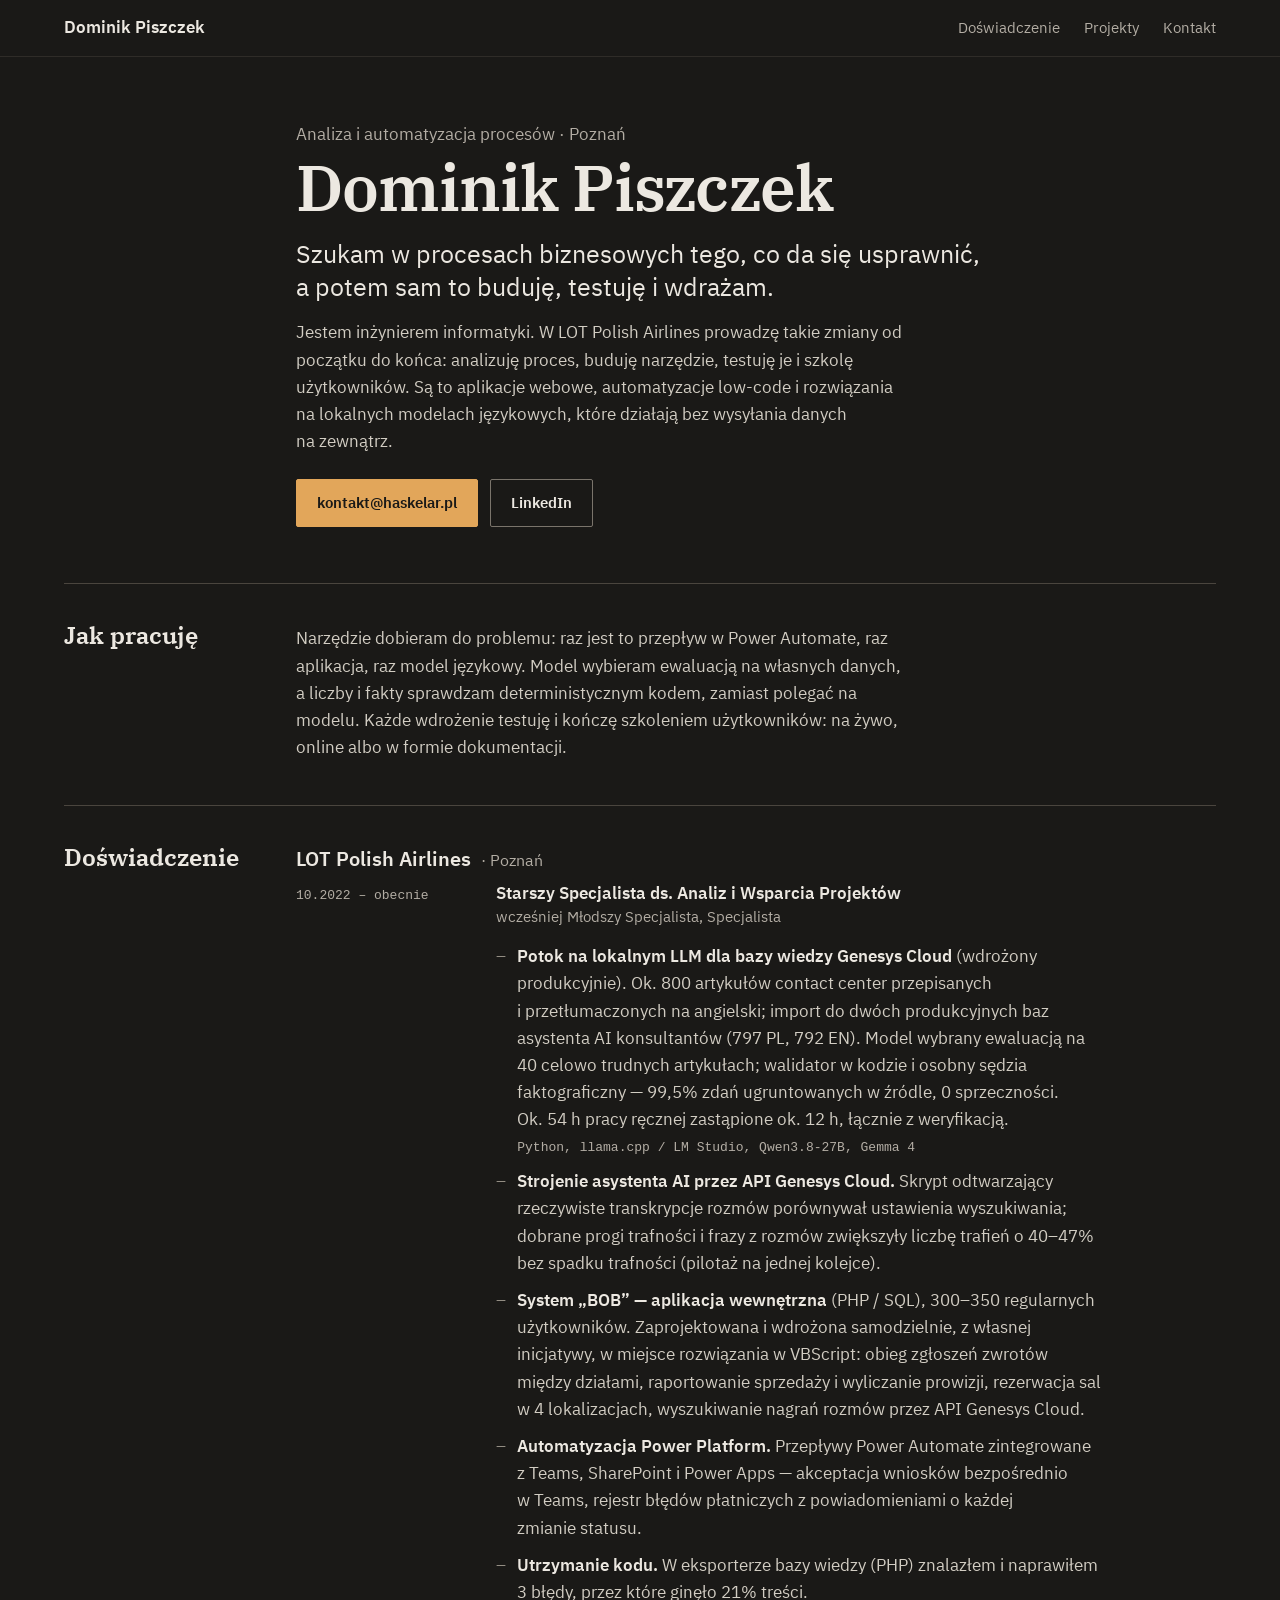
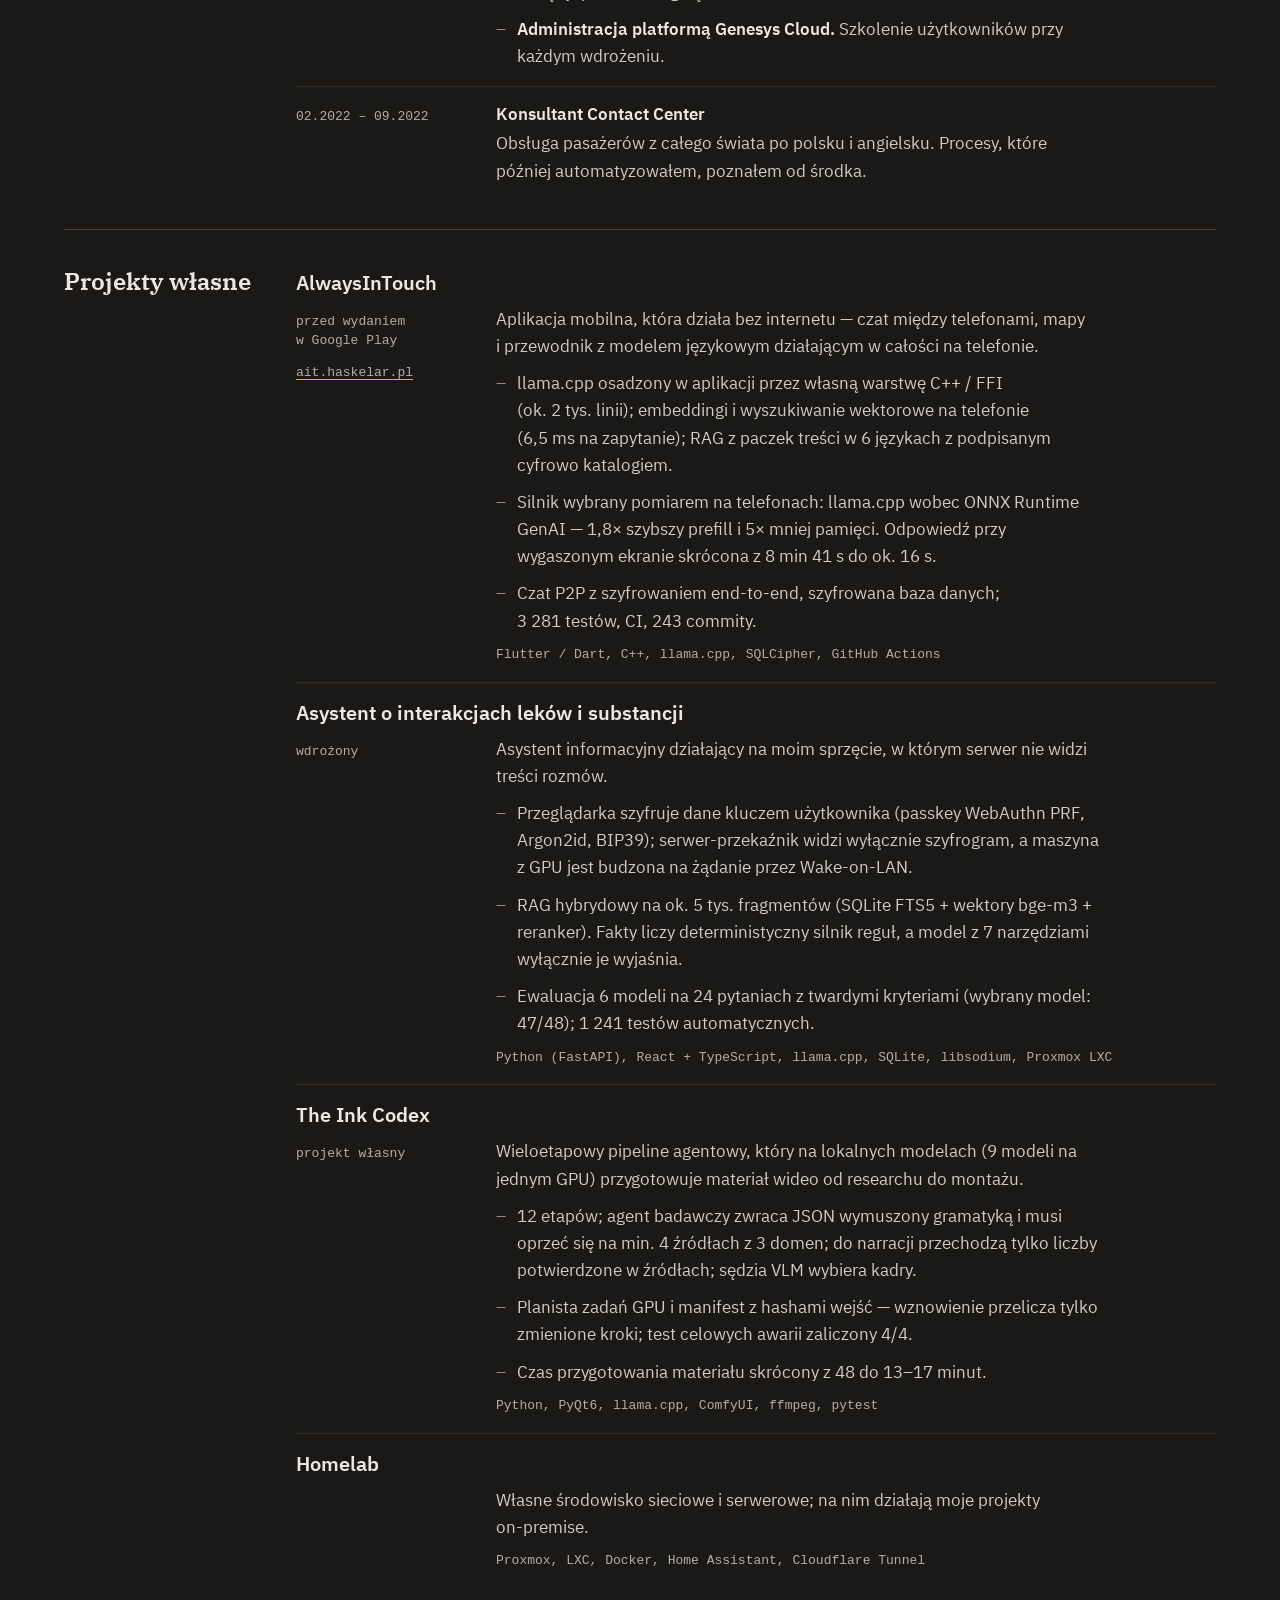
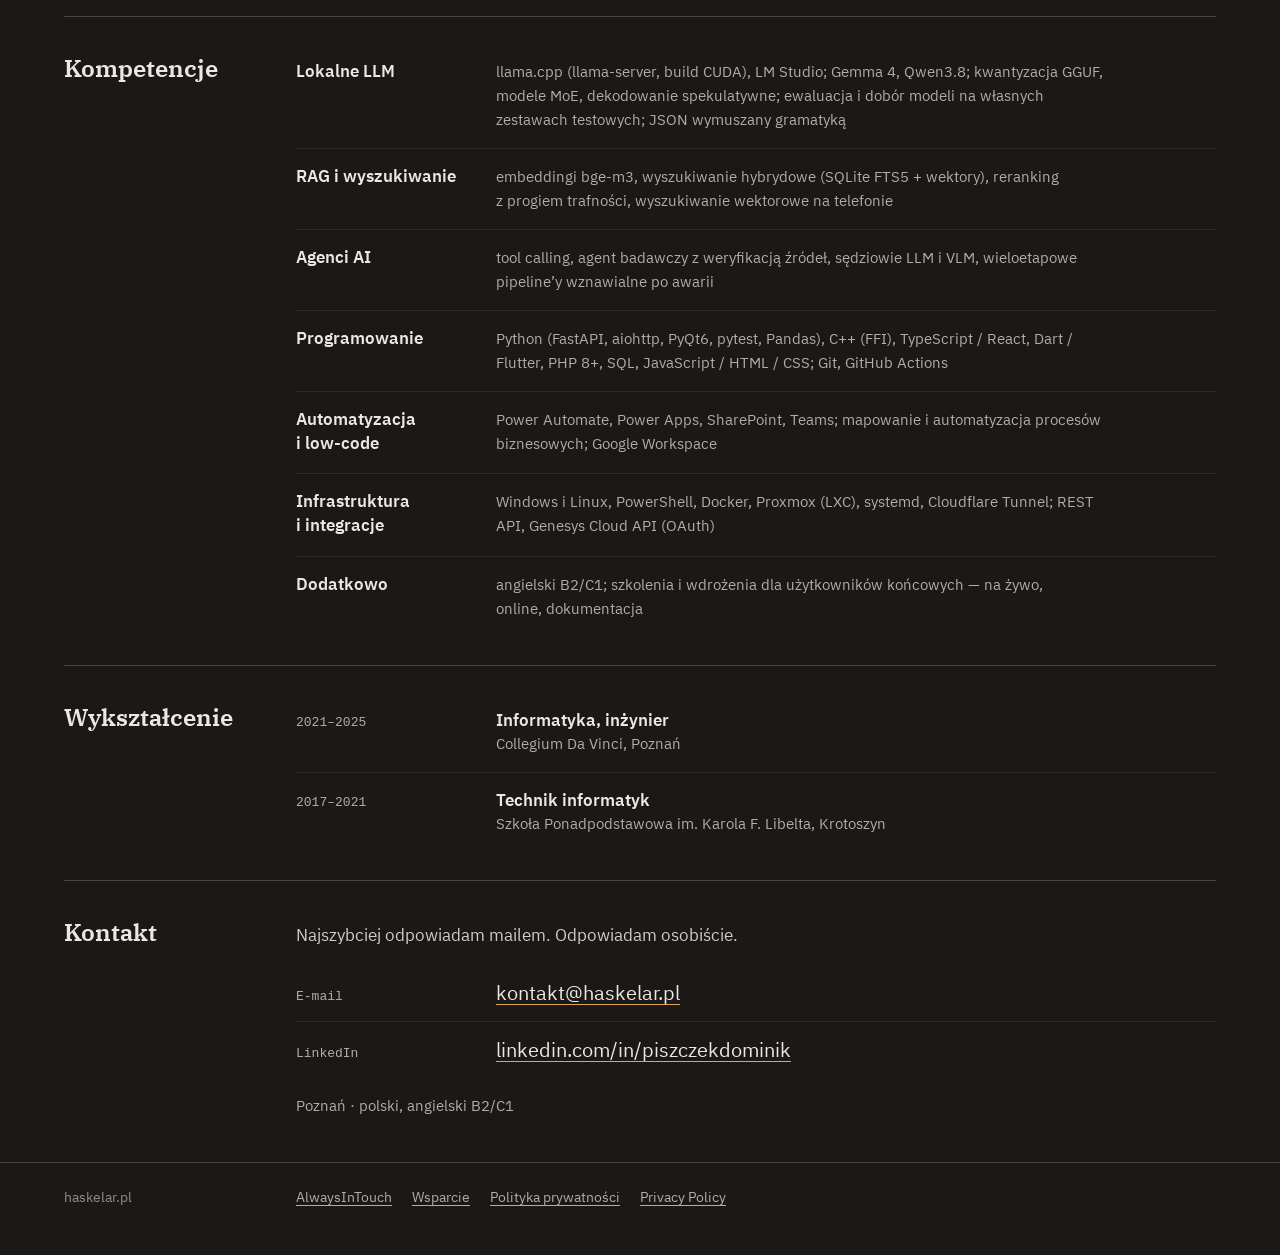
==== commit f9f02932: "Wizytówka akcentuje analizę procesów zamiast etykiety „Programista AI" Na prośbę autora: najmocniejs" ====
--- a/index.html
+++ b/index.html
@@ -5,15 +5,15 @@
 <meta name="viewport" content="width=device-width, initial-scale=1">
 <meta name="color-scheme" content="dark">
 <meta name="theme-color" content="#1A1917">
-<title>Dominik Piszczek — programista AI i automatyzacja procesów</title>
-<meta name="description" content="Programista AI z Poznania. Projektuję i wdrażam aplikacje na lokalnych modelach językowych (LLM, RAG, agenci) i automatyzuję procesy biznesowe — od pomysłu po szkolenie użytkowników.">
+<title>Dominik Piszczek — analiza i automatyzacja procesów</title>
+<meta name="description" content="Analizuję procesy biznesowe, szukam miejsc do usprawnienia i sam wdrażam rozwiązania: aplikacje, automatyzacje low-code i narzędzia na lokalnych modelach językowych. Poznań.">
 <link rel="canonical" href="https://haskelar.pl/">
 <link rel="preload" href="/fonts/ibm-plex-serif-600-latin.woff2" as="font" type="font/woff2" crossorigin>
 <link rel="preload" href="/fonts/ibm-plex-sans-400-latin.woff2" as="font" type="font/woff2" crossorigin>
 <link rel="stylesheet" href="/wizytowka.css">
 <link rel="icon" href="data:image/svg+xml,<svg xmlns='http://www.w3.org/2000/svg' viewBox='0 0 32 32'><rect width='32' height='32' rx='3' fill='%231A1917'/><rect x='6' y='8' width='5' height='16' fill='%23E2A65A'/><rect x='14' y='8' width='12' height='3' fill='%23ECE8E1'/><rect x='14' y='14.5' width='12' height='3' fill='%23ECE8E1'/><rect x='14' y='21' width='8' height='3' fill='%23ECE8E1'/></svg>">
-<meta property="og:title" content="Dominik Piszczek — programista AI i automatyzacja procesów">
-<meta property="og:description" content="Programista AI z Poznania. Projektuję i wdrażam aplikacje na lokalnych modelach językowych (LLM, RAG, agenci) i automatyzuję procesy biznesowe — od pomysłu po szkolenie użytkowników.">
+<meta property="og:title" content="Dominik Piszczek — analiza i automatyzacja procesów">
+<meta property="og:description" content="Analizuję procesy biznesowe, szukam miejsc do usprawnienia i sam wdrażam rozwiązania: aplikacje, automatyzacje low-code i narzędzia na lokalnych modelach językowych. Poznań.">
 <meta property="og:type" content="profile">
 <meta property="og:locale" content="pl_PL">
 <meta property="og:url" content="https://haskelar.pl/">
@@ -24,7 +24,7 @@
   "@context": "https://schema.org",
   "@type": "Person",
   "name": "Dominik Piszczek",
-  "jobTitle": "Programista AI",
+  "jobTitle": "Starszy Specjalista ds. Analiz i Wsparcia Projektów",
   "url": "https://haskelar.pl/",
   "email": "mailto:kontakt@haskelar.pl",
   "address": { "@type": "PostalAddress", "addressLocality": "Poznań", "addressCountry": "PL" },
@@ -56,13 +56,10 @@
   <div class="ramka">
 
     <section class="otwarcie" aria-labelledby="kto">
-      <p class="etykieta">Programista AI&nbsp;· Poznań</p>
+      <p class="etykieta">Analiza i&nbsp;automatyzacja procesów&nbsp;· Poznań</p>
       <h1 id="kto">Dominik Piszczek</h1>
-      <p class="podtytul">Buduję aplikacje na lokalnych modelach językowych i&nbsp;automatyzuję procesy, które ludzie dotąd robili ręcznie.</p>
-      <p class="lead">Jestem inżynierem informatyki. W&nbsp;LOT Polish Airlines projektuję i&nbsp;wdrażam
-      narzędzia wewnętrzne&nbsp;— od aplikacji webowych, przez automatyzacje <span class="nw">low-code</span>,
-      po rozwiązania na lokalnych modelach językowych. Modele uruchamiam u&nbsp;siebie,
-      bez wysyłania danych do zewnętrznych dostawców.</p>
+      <p class="podtytul">Szukam w&nbsp;procesach biznesowych tego, co da się usprawnić, a&nbsp;potem sam to buduję, testuję i&nbsp;wdrażam.</p>
+      <p class="lead">Jestem inżynierem informatyki. W&nbsp;LOT Polish Airlines prowadzę takie zmiany od początku do końca: analizuję proces, buduję narzędzie, testuję je i&nbsp;szkolę użytkowników. Są to aplikacje webowe, automatyzacje <span class="nw">low-code</span> i&nbsp;rozwiązania na lokalnych modelach językowych, które działają bez wysyłania danych na zewnątrz.</p>
       <p class="akcje">
         <a class="przycisk glowny" href="mailto:kontakt@haskelar.pl">kontakt@haskelar.pl</a>
         <a class="przycisk" href="https://www.linkedin.com/in/piszczekdominik">LinkedIn</a>
@@ -71,9 +68,7 @@
 
     <section class="sekcja" id="metoda" aria-labelledby="h-metoda">
       <h2 id="h-metoda">Jak pracuję</h2>
-      <p class="proza">Model dobieram ewaluacją na własnych danych, a&nbsp;liczby i&nbsp;fakty sprawdzam
-      deterministycznym kodem, zamiast polegać na modelu. Sam znajduję wąskie gardła
-      i&nbsp;prowadzę rozwiązanie od pomysłu, przez wdrożenie, po szkolenie użytkowników.</p>
+      <p class="proza">Narzędzie dobieram do problemu: raz jest to przepływ w&nbsp;Power Automate, raz aplikacja, raz model językowy. Model wybieram ewaluacją na własnych danych, a&nbsp;liczby i&nbsp;fakty sprawdzam deterministycznym kodem, zamiast polegać na modelu. Każde wdrożenie testuję i&nbsp;kończę szkoleniem użytkowników: na żywo, online albo w&nbsp;formie dokumentacji.</p>
     </section>
 
     <section class="sekcja" id="doswiadczenie" aria-labelledby="h-doswiadczenie">
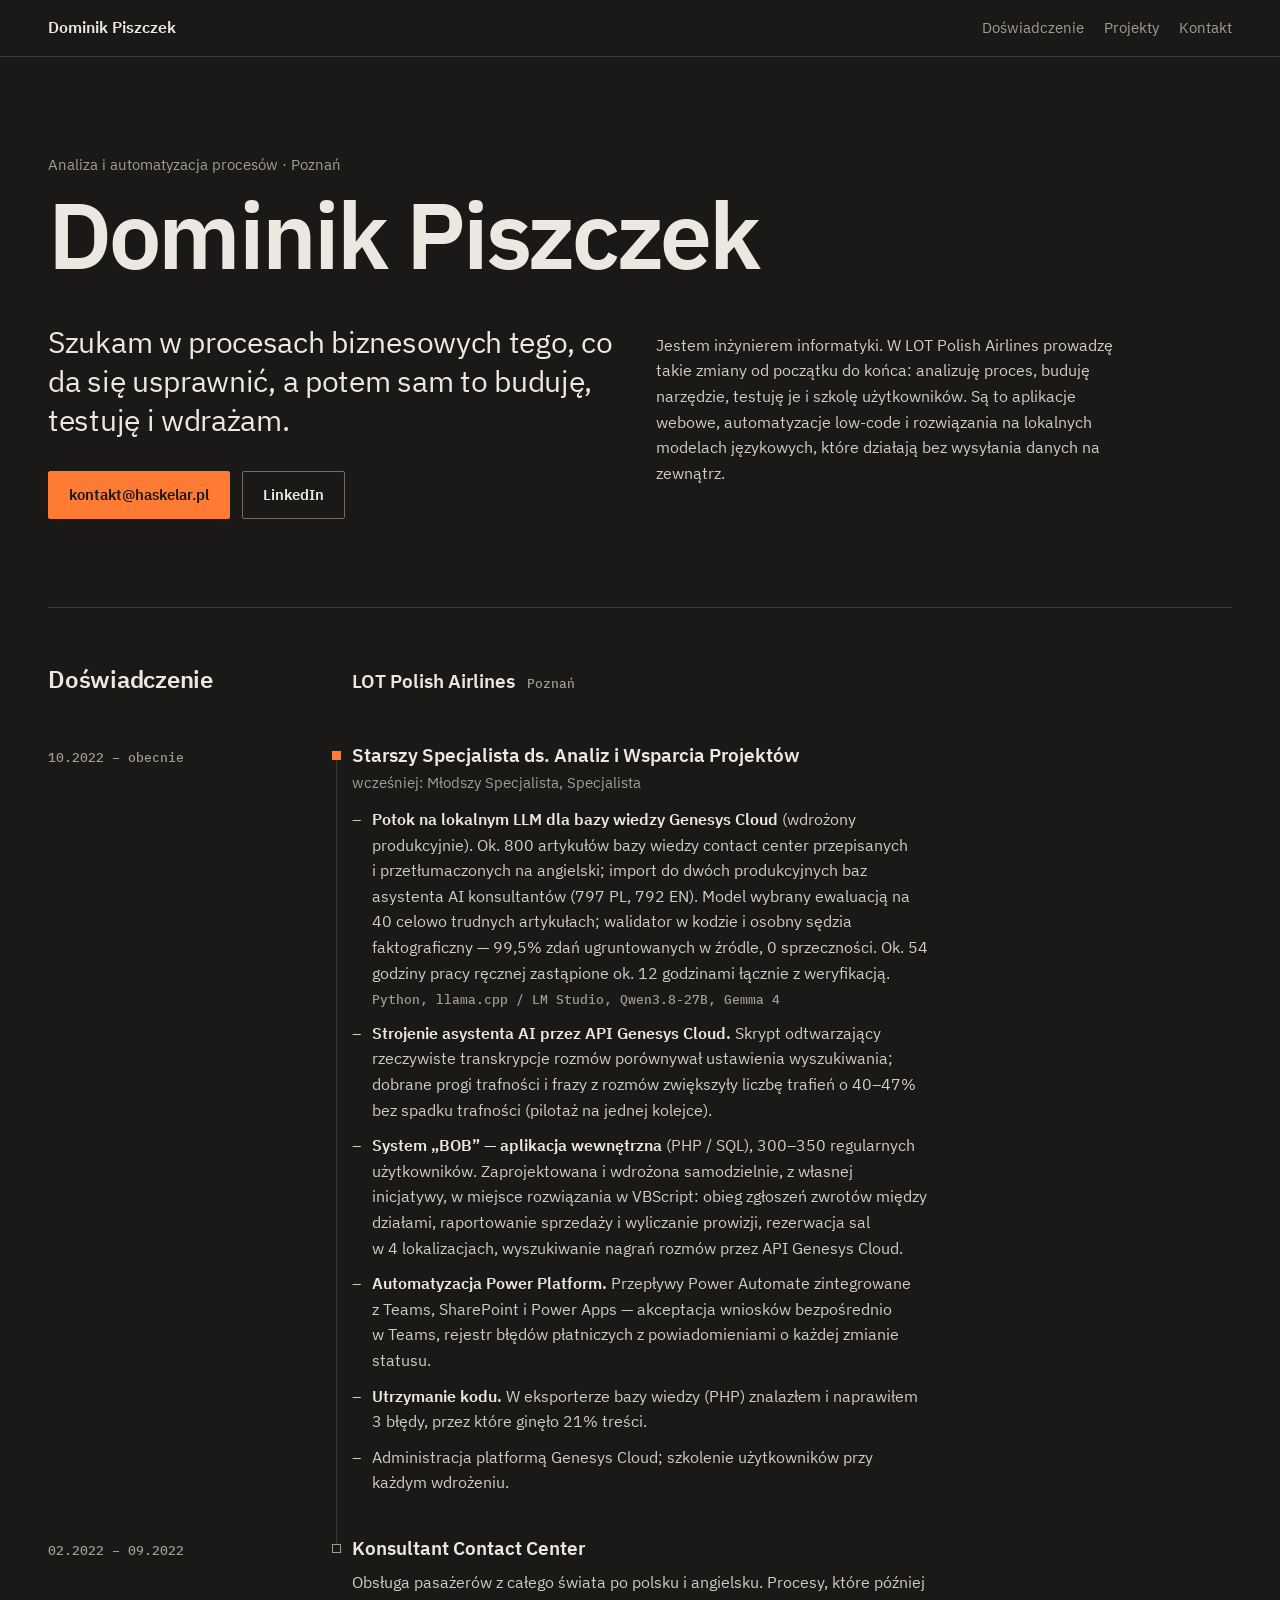
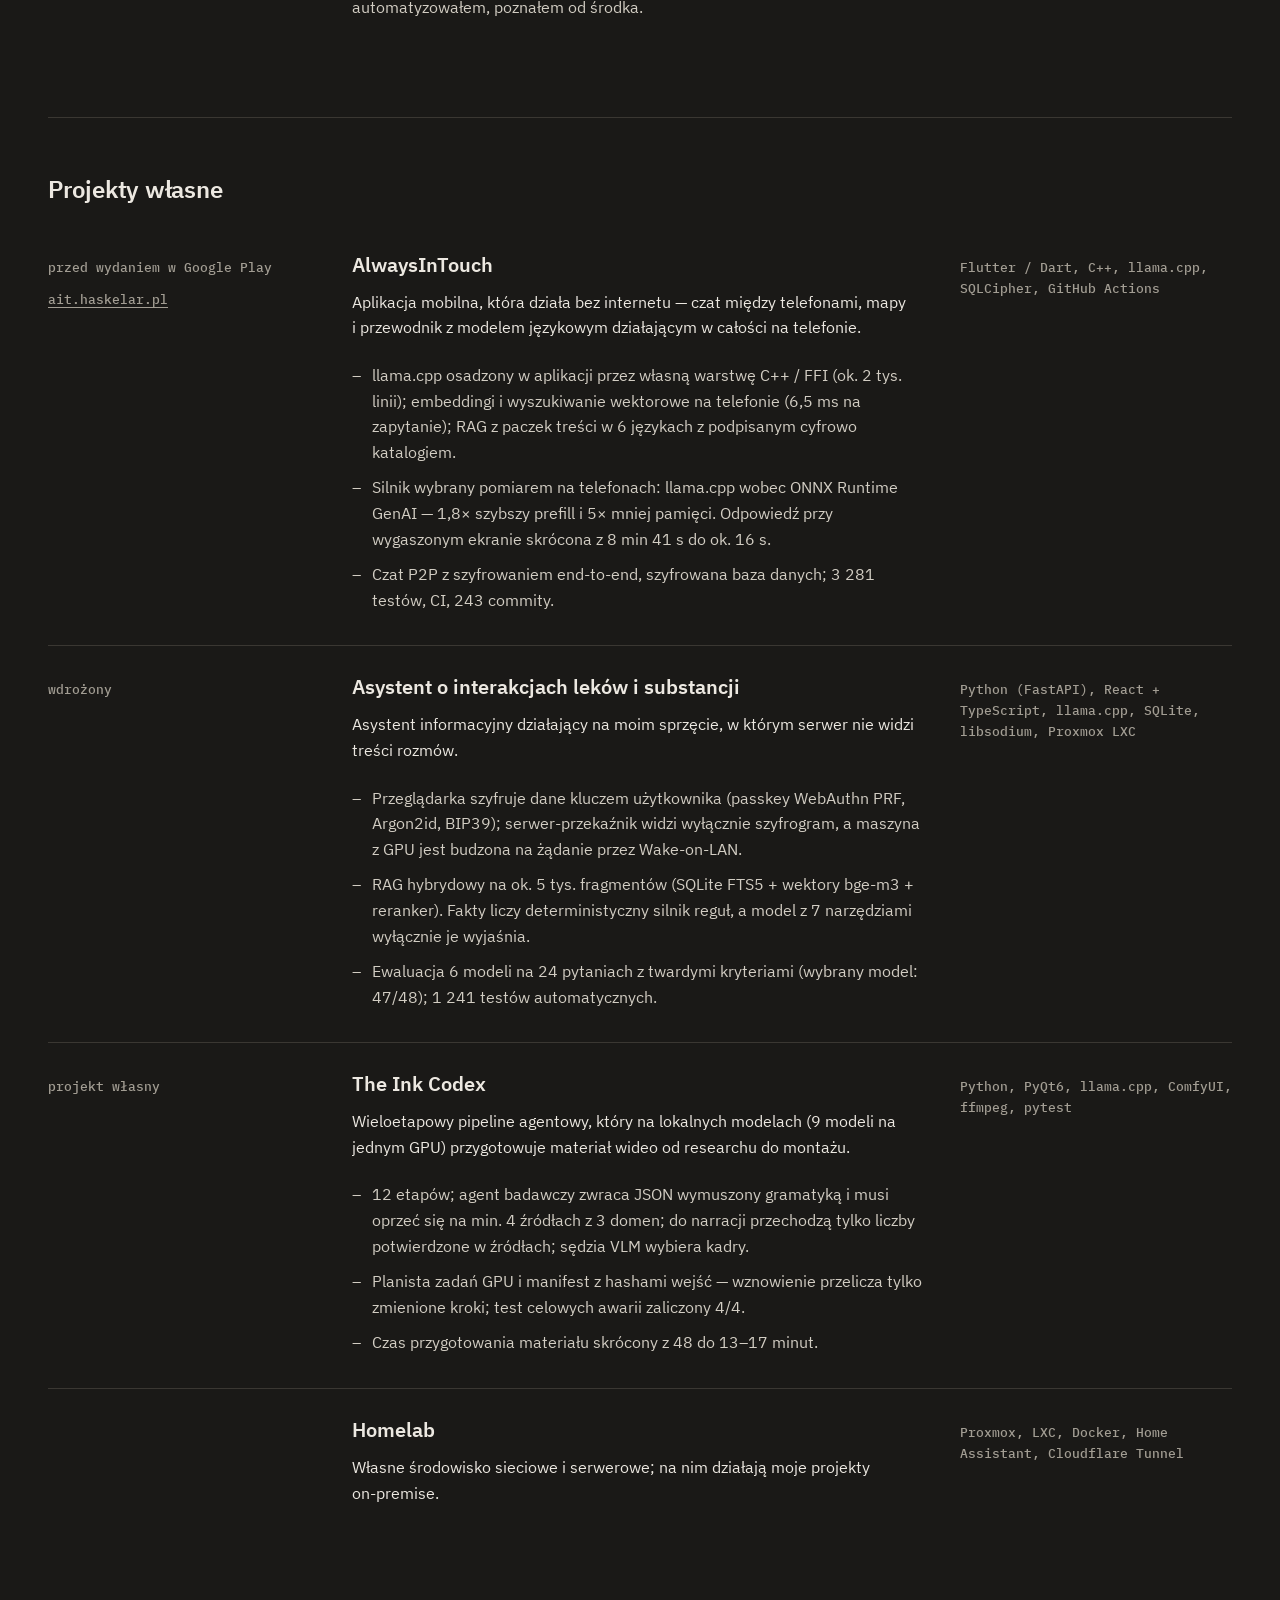
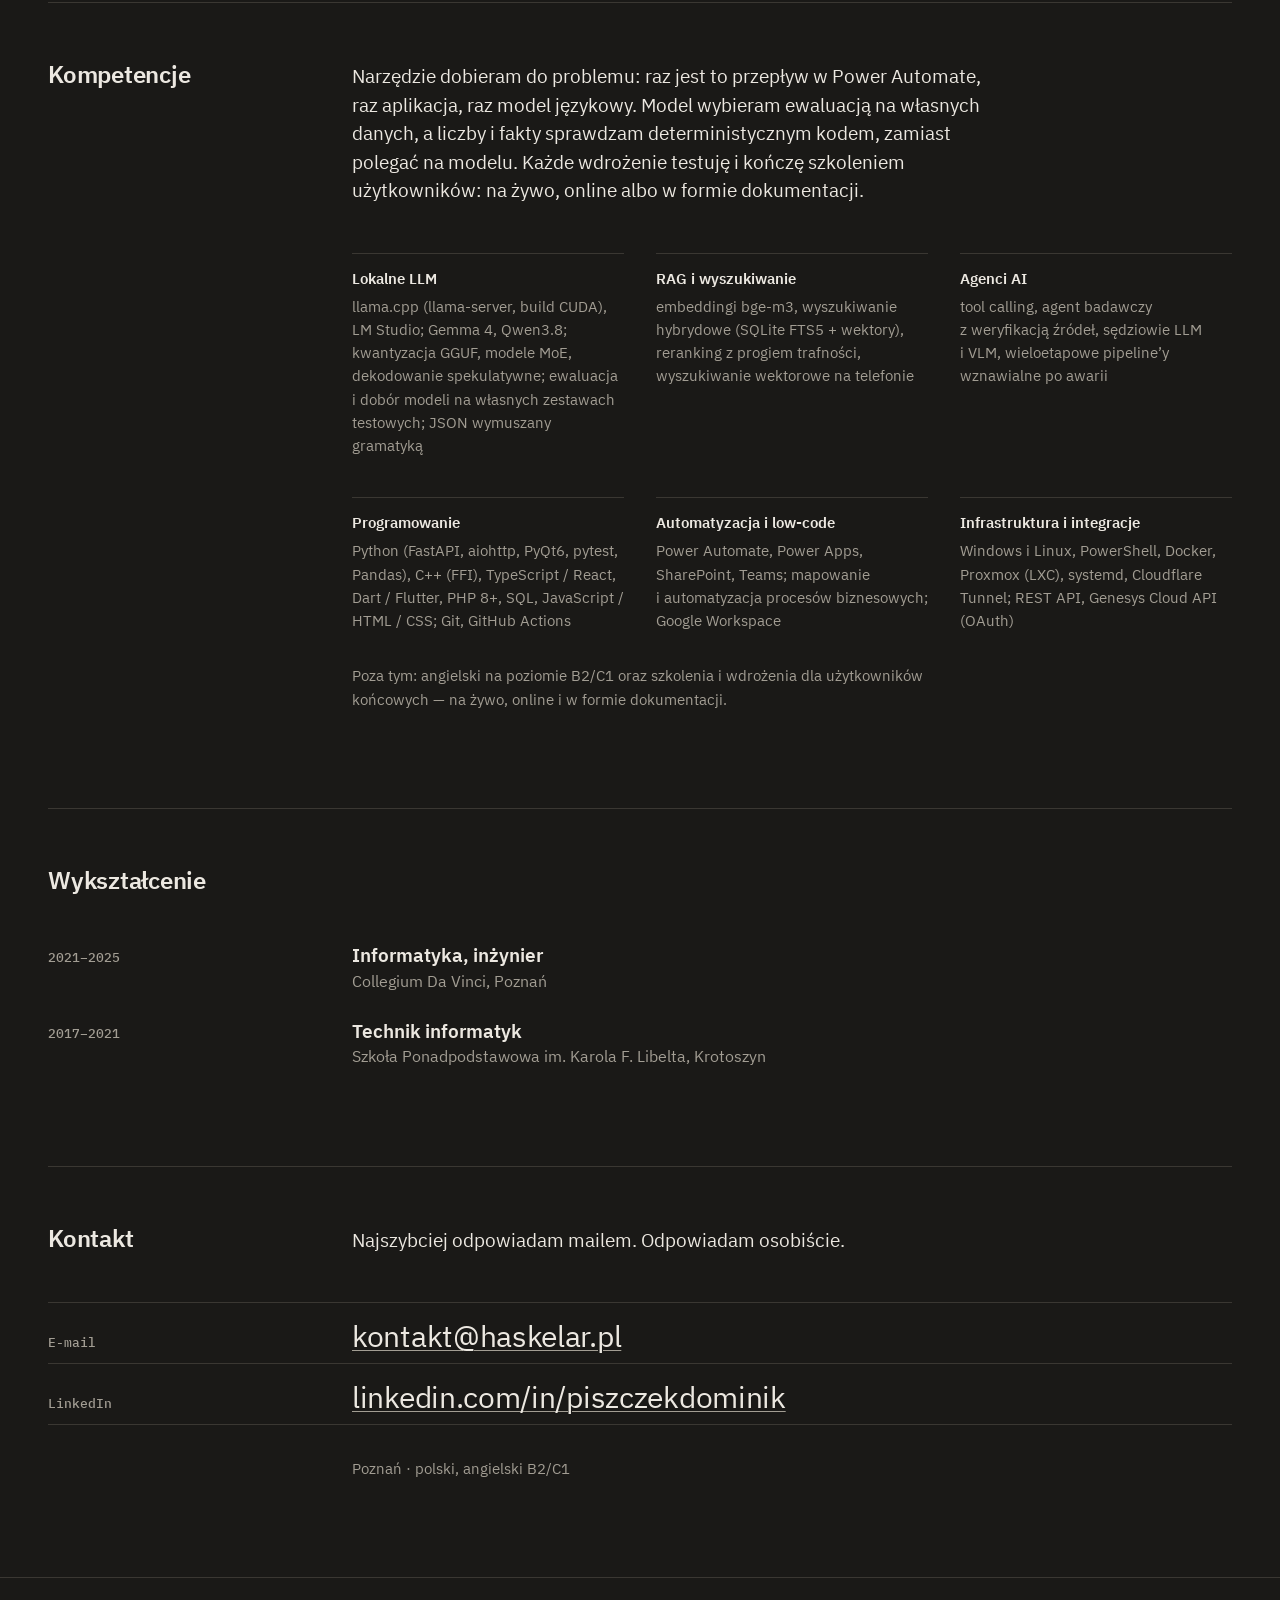
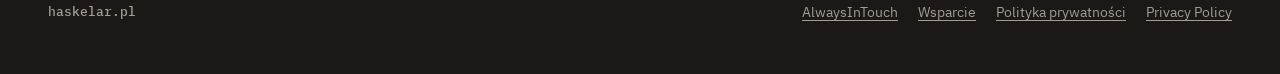
==== commit e5bf65bc: "Wizytówka w wariancie C: ścisła siatka, oś czasu, pomarańczowy akcent Autor wybrał wariant C z trzec" ====
--- a/index.html
+++ b/index.html
@@ -3,22 +3,20 @@
 <head>
 <meta charset="utf-8">
 <meta name="viewport" content="width=device-width, initial-scale=1">
+<title>Dominik Piszczek — analiza i automatyzacja procesów</title>
+<meta name="description" content="Analizuję procesy biznesowe, szukam miejsc do usprawnienia i sam wdrażam rozwiązania: aplikacje, automatyzacje low-code i narzędzia na lokalnych modelach językowych. Poznań.">
 <meta name="color-scheme" content="dark">
 <meta name="theme-color" content="#1A1917">
-<title>Dominik Piszczek — analiza i automatyzacja procesów</title>
-<meta name="description" content="Analizuję procesy biznesowe, szukam miejsc do usprawnienia i sam wdrażam rozwiązania: aplikacje, automatyzacje low-code i narzędzia na lokalnych modelach językowych. Poznań.">
 <link rel="canonical" href="https://haskelar.pl/">
-<link rel="preload" href="/fonts/ibm-plex-serif-600-latin.woff2" as="font" type="font/woff2" crossorigin>
 <link rel="preload" href="/fonts/ibm-plex-sans-400-latin.woff2" as="font" type="font/woff2" crossorigin>
+<link rel="preload" href="/fonts/ibm-plex-sans-600-latin.woff2" as="font" type="font/woff2" crossorigin>
 <link rel="stylesheet" href="/wizytowka.css">
-<link rel="icon" href="data:image/svg+xml,<svg xmlns='http://www.w3.org/2000/svg' viewBox='0 0 32 32'><rect width='32' height='32' rx='3' fill='%231A1917'/><rect x='6' y='8' width='5' height='16' fill='%23E2A65A'/><rect x='14' y='8' width='12' height='3' fill='%23ECE8E1'/><rect x='14' y='14.5' width='12' height='3' fill='%23ECE8E1'/><rect x='14' y='21' width='8' height='3' fill='%23ECE8E1'/></svg>">
+<link rel="icon" href="data:image/svg+xml,<svg xmlns='http://www.w3.org/2000/svg' viewBox='0 0 32 32'><rect width='32' height='32' rx='3' fill='%231A1917'/><rect x='7' y='19' width='18' height='4' fill='%23FF7A33'/><rect x='7' y='9' width='18' height='4' fill='%23ECE8E1'/></svg>">
 <meta property="og:title" content="Dominik Piszczek — analiza i automatyzacja procesów">
 <meta property="og:description" content="Analizuję procesy biznesowe, szukam miejsc do usprawnienia i sam wdrażam rozwiązania: aplikacje, automatyzacje low-code i narzędzia na lokalnych modelach językowych. Poznań.">
 <meta property="og:type" content="profile">
 <meta property="og:locale" content="pl_PL">
 <meta property="og:url" content="https://haskelar.pl/">
-<meta property="profile:first_name" content="Dominik">
-<meta property="profile:last_name" content="Piszczek">
 <script type="application/ld+json">
 {
   "@context": "https://schema.org",
@@ -40,7 +38,7 @@
 <a class="skok" href="#tresc">Przejdź do treści</a>
 
 <header class="naglowek">
-  <div class="ramka">
+  <div class="w">
     <a class="marka" href="/">Dominik Piszczek</a>
     <nav aria-label="Sekcje strony">
       <ul>
@@ -53,225 +51,180 @@
 </header>
 
 <main id="tresc">
-  <div class="ramka">
-
-    <section class="otwarcie" aria-labelledby="kto">
-      <p class="etykieta">Analiza i&nbsp;automatyzacja procesów&nbsp;· Poznań</p>
-      <h1 id="kto">Dominik Piszczek</h1>
-      <p class="podtytul">Szukam w&nbsp;procesach biznesowych tego, co da się usprawnić, a&nbsp;potem sam to buduję, testuję i&nbsp;wdrażam.</p>
-      <p class="lead">Jestem inżynierem informatyki. W&nbsp;LOT Polish Airlines prowadzę takie zmiany od początku do końca: analizuję proces, buduję narzędzie, testuję je i&nbsp;szkolę użytkowników. Są to aplikacje webowe, automatyzacje <span class="nw">low-code</span> i&nbsp;rozwiązania na lokalnych modelach językowych, które działają bez wysyłania danych na zewnątrz.</p>
-      <p class="akcje">
-        <a class="przycisk glowny" href="mailto:kontakt@haskelar.pl">kontakt@haskelar.pl</a>
-        <a class="przycisk" href="https://www.linkedin.com/in/piszczekdominik">LinkedIn</a>
-      </p>
-    </section>
-
-    <section class="sekcja" id="metoda" aria-labelledby="h-metoda">
-      <h2 id="h-metoda">Jak pracuję</h2>
-      <p class="proza">Narzędzie dobieram do problemu: raz jest to przepływ w&nbsp;Power Automate, raz aplikacja, raz model językowy. Model wybieram ewaluacją na własnych danych, a&nbsp;liczby i&nbsp;fakty sprawdzam deterministycznym kodem, zamiast polegać na modelu. Każde wdrożenie testuję i&nbsp;kończę szkoleniem użytkowników: na żywo, online albo w&nbsp;formie dokumentacji.</p>
-    </section>
-
-    <section class="sekcja" id="doswiadczenie" aria-labelledby="h-doswiadczenie">
-      <h2 id="h-doswiadczenie">Doświadczenie</h2>
-      <div class="podmiot">
-        <h3>LOT Polish Airlines <span class="miejsce">· Poznań</span></h3>
-        <ol class="lista">
-          <li class="wiersz">
-            <h4>Starszy Specjalista ds.&nbsp;Analiz i&nbsp;Wsparcia Projektów</h4>
-            <p class="klucz"><span class="nw"><time datetime="2022-10">10.2022</time> – obecnie</span></p>
-            <p class="gdzie">wcześniej Młodszy Specjalista, Specjalista</p>
-            <ul class="punkty">
-              <li><strong>Potok na lokalnym LLM dla bazy wiedzy Genesys Cloud</strong> (wdrożony
-              produkcyjnie). Ok.&nbsp;800&nbsp;artykułów contact center przepisanych
-              i&nbsp;przetłumaczonych na angielski; import do dwóch produkcyjnych baz asystenta
-              AI konsultantów (797&nbsp;PL, 792&nbsp;EN). Model wybrany ewaluacją na 40&nbsp;celowo
-              trudnych artykułach; walidator w&nbsp;kodzie i&nbsp;osobny sędzia faktograficzny&nbsp;—
-              99,5% zdań ugruntowanych w&nbsp;źródle, 0&nbsp;sprzeczności. Ok.&nbsp;54&nbsp;h pracy ręcznej zastąpione
-              ok.&nbsp;12&nbsp;h, łącznie z&nbsp;weryfikacją.
-              <span class="narzedzia">Python, llama.cpp / LM Studio, <span class="nw">Qwen3.8-27B</span>, Gemma&nbsp;4</span></li>
-              <li><strong>Strojenie asystenta AI przez API Genesys Cloud.</strong> Skrypt
-              odtwarzający rzeczywiste transkrypcje rozmów porównywał ustawienia wyszukiwania;
-              dobrane progi trafności i&nbsp;frazy z&nbsp;rozmów zwiększyły liczbę trafień
-              o&nbsp;<span class="nw">40–47%</span> bez spadku trafności (pilotaż na jednej kolejce).</li>
-              <li><strong>System „BOB”&nbsp;— aplikacja wewnętrzna</strong> (PHP / SQL),
-              <span class="nw">300–350</span>&nbsp;regularnych użytkowników. Zaprojektowana i&nbsp;wdrożona
-              samodzielnie, z&nbsp;własnej inicjatywy, w&nbsp;miejsce rozwiązania w&nbsp;VBScript:
-              obieg zgłoszeń zwrotów między działami, raportowanie sprzedaży i&nbsp;wyliczanie
-              prowizji, rezerwacja sal w&nbsp;4&nbsp;lokalizacjach, wyszukiwanie nagrań rozmów
-              przez API Genesys Cloud.</li>
-              <li><strong>Automatyzacja Power Platform.</strong> Przepływy Power Automate
-              zintegrowane z&nbsp;Teams, SharePoint i&nbsp;Power Apps&nbsp;— akceptacja wniosków
-              bezpośrednio w&nbsp;Teams, rejestr błędów płatniczych z&nbsp;powiadomieniami
-              o&nbsp;każdej zmianie statusu.</li>
-              <li><strong>Utrzymanie kodu.</strong> W&nbsp;eksporterze bazy wiedzy (PHP) znalazłem
-              i&nbsp;naprawiłem 3&nbsp;błędy, przez które ginęło 21% treści.</li>
-              <li><strong>Administracja platformą Genesys Cloud.</strong> Szkolenie użytkowników
-              przy każdym wdrożeniu.</li>
-            </ul>
-          </li>
-          <li class="wiersz">
-            <h4>Konsultant Contact Center</h4>
-            <p class="klucz"><span class="nw"><time datetime="2022-02">02.2022</time> – <time datetime="2022-09">09.2022</time></span></p>
-            <p class="opis">Obsługa pasażerów z&nbsp;całego świata po polsku i&nbsp;angielsku. Procesy,
-            które później automatyzowałem, poznałem od środka.</p>
-          </li>
-        </ol>
+
+  <section class="hero w" aria-labelledby="kto">
+    <p class="etykieta duza">Analiza i&nbsp;automatyzacja procesów&nbsp;· Poznań</p>
+    <h1 id="kto">Dominik Piszczek</h1>
+    <p class="podtytul">Szukam w&nbsp;procesach biznesowych tego, co da się usprawnić, a&nbsp;potem sam to buduję, testuję i&nbsp;wdrażam.</p>
+    <p class="lead">Jestem inżynierem informatyki. W&nbsp;LOT Polish Airlines prowadzę takie zmiany od początku do końca: analizuję proces, buduję narzędzie, testuję je i&nbsp;szkolę użytkowników. Są to aplikacje webowe, automatyzacje <span class="nw">low-code</span> i&nbsp;rozwiązania na lokalnych modelach językowych, które działają bez wysyłania danych na zewnątrz.</p>
+    <p class="akcje">
+      <a class="przycisk glowny" href="mailto:kontakt@haskelar.pl">kontakt@haskelar.pl</a>
+      <a class="przycisk" href="https://www.linkedin.com/in/piszczekdominik">LinkedIn</a>
+    </p>
+  </section>
+
+
+  <section class="sekcja w" id="doswiadczenie" aria-labelledby="doswiadczenie-tytul">
+    <div class="gora">
+      <h2 id="doswiadczenie-tytul">Doświadczenie</h2>
+      <h3 class="wstep">LOT Polish Airlines <span class="meta">Poznań</span></h3>
+    </div>
+
+    <ol class="os">
+      <li class="wpis teraz">
+        <div class="tresc">
+          <h4>Starszy Specjalista ds. Analiz i&nbsp;Wsparcia Projektów</h4>
+          <p class="meta">wcześniej: Młodszy Specjalista, Specjalista</p>
+          <ul class="punkty">
+            <li><strong>Potok na lokalnym LLM dla bazy wiedzy Genesys Cloud</strong> (wdrożony produkcyjnie). Ok.&nbsp;800 artykułów bazy wiedzy contact center przepisanych i&nbsp;przetłumaczonych na angielski; import do dwóch produkcyjnych baz asystenta AI konsultantów (797&nbsp;PL, 792&nbsp;EN). Model wybrany ewaluacją na 40 celowo trudnych artykułach; walidator w&nbsp;kodzie i&nbsp;osobny sędzia faktograficzny&nbsp;— 99,5% zdań ugruntowanych w&nbsp;źródle, 0&nbsp;sprzeczności. Ok.&nbsp;54 godziny pracy ręcznej zastąpione ok.&nbsp;12 godzinami łącznie z&nbsp;weryfikacją.
+              <span class="narzedzia">Python, llama.cpp / LM Studio, Qwen3.8-27B, Gemma 4</span></li>
+            <li><strong>Strojenie asystenta AI przez API Genesys Cloud.</strong> Skrypt odtwarzający rzeczywiste transkrypcje rozmów porównywał ustawienia wyszukiwania; dobrane progi trafności i&nbsp;frazy z&nbsp;rozmów zwiększyły liczbę trafień o&nbsp;<span class="nw">40–47%</span> bez spadku trafności (pilotaż na jednej kolejce).</li>
+            <li><strong>System „BOB”&nbsp;— aplikacja wewnętrzna</strong> (PHP / SQL), <span class="nw">300–350</span> regularnych użytkowników. Zaprojektowana i&nbsp;wdrożona samodzielnie, z&nbsp;własnej inicjatywy, w&nbsp;miejsce rozwiązania w&nbsp;VBScript: obieg zgłoszeń zwrotów między działami, raportowanie sprzedaży i&nbsp;wyliczanie prowizji, rezerwacja sal w&nbsp;4&nbsp;lokalizacjach, wyszukiwanie nagrań rozmów przez API Genesys Cloud.</li>
+            <li><strong>Automatyzacja Power Platform.</strong> Przepływy Power Automate zintegrowane z&nbsp;Teams, SharePoint i&nbsp;Power Apps&nbsp;— akceptacja wniosków bezpośrednio w&nbsp;Teams, rejestr błędów płatniczych z&nbsp;powiadomieniami o&nbsp;każdej zmianie statusu.</li>
+            <li><strong>Utrzymanie kodu.</strong> W&nbsp;eksporterze bazy wiedzy (PHP) znalazłem i&nbsp;naprawiłem 3&nbsp;błędy, przez które ginęło 21% treści.</li>
+            <li>Administracja platformą Genesys Cloud; szkolenie użytkowników przy każdym wdrożeniu.</li>
+          </ul>
+        </div>
+        <p class="kiedy"><time datetime="2022-10">10.2022</time>&nbsp;– obecnie</p>
+      </li>
+      <li class="wpis">
+        <div class="tresc">
+          <h4>Konsultant Contact Center</h4>
+          <p>Obsługa pasażerów z&nbsp;całego świata po polsku i&nbsp;angielsku. Procesy, które później automatyzowałem, poznałem od środka.</p>
+        </div>
+        <p class="kiedy"><time datetime="2022-02">02.2022</time>&nbsp;– <time datetime="2022-09">09.2022</time></p>
+      </li>
+    </ol>
+  </section>
+
+  <section class="sekcja w" id="projekty" aria-labelledby="projekty-tytul">
+    <div class="gora">
+      <h2 id="projekty-tytul">Projekty własne</h2>
+    </div>
+
+    <ul class="projekty">
+      <li class="projekt">
+        <h3>AlwaysInTouch</h3>
+        <p class="meta">przed wydaniem w&nbsp;Google Play<br><a class="adres" href="https://ait.haskelar.pl/">ait.haskelar.pl</a></p>
+        <p class="opis">Aplikacja mobilna, która działa bez internetu&nbsp;— czat między telefonami, mapy i&nbsp;przewodnik z&nbsp;modelem językowym działającym w&nbsp;całości na telefonie.</p>
+        <ul class="punkty">
+          <li>llama.cpp osadzony w&nbsp;aplikacji przez własną warstwę C++ / FFI (ok.&nbsp;2&nbsp;tys. linii); embeddingi i&nbsp;wyszukiwanie wektorowe na telefonie (6,5&nbsp;ms na zapytanie); RAG z&nbsp;paczek treści w&nbsp;6&nbsp;językach z&nbsp;podpisanym cyfrowo katalogiem.</li>
+          <li>Silnik wybrany pomiarem na telefonach: llama.cpp wobec ONNX Runtime GenAI&nbsp;— 1,8× szybszy prefill i&nbsp;5× mniej pamięci. Odpowiedź przy wygaszonym ekranie skrócona z&nbsp;8&nbsp;min 41&nbsp;s do ok.&nbsp;16&nbsp;s.</li>
+          <li>Czat P2P z&nbsp;szyfrowaniem <span class="nw">end-to-end</span>, szyfrowana baza danych; 3&nbsp;281 testów, CI, 243 commity.</li>
+        </ul>
+        <p class="narzedzia">Flutter / Dart, C++, llama.cpp, SQLCipher, GitHub Actions</p>
+      </li>
+      <li class="projekt">
+        <h3>Asystent o&nbsp;interakcjach leków i&nbsp;substancji</h3>
+        <p class="meta">wdrożony</p>
+        <p class="opis">Asystent informacyjny działający na moim sprzęcie, w&nbsp;którym serwer nie widzi treści rozmów.</p>
+        <ul class="punkty">
+          <li>Przeglądarka szyfruje dane kluczem użytkownika (passkey WebAuthn PRF, Argon2id, BIP39); serwer-przekaźnik widzi wyłącznie szyfrogram, a&nbsp;maszyna z&nbsp;GPU jest budzona na żądanie przez <span class="nw">Wake-on-LAN</span>.</li>
+          <li>RAG hybrydowy na ok.&nbsp;5&nbsp;tys. fragmentów (SQLite FTS5 + wektory bge-m3 + reranker). Fakty liczy deterministyczny silnik reguł, a&nbsp;model z&nbsp;7&nbsp;narzędziami wyłącznie je wyjaśnia.</li>
+          <li>Ewaluacja 6&nbsp;modeli na 24 pytaniach z&nbsp;twardymi kryteriami (wybrany model: 47/48); 1&nbsp;241 testów automatycznych.</li>
+        </ul>
+        <p class="narzedzia">Python (FastAPI), React + TypeScript, llama.cpp, SQLite, libsodium, Proxmox LXC</p>
+      </li>
+      <li class="projekt">
+        <h3>The Ink Codex</h3>
+        <p class="meta">projekt własny</p>
+        <p class="opis">Wieloetapowy pipeline agentowy, który na lokalnych modelach (9&nbsp;modeli na jednym GPU) przygotowuje materiał wideo od researchu do montażu.</p>
+        <ul class="punkty">
+          <li>12 etapów; agent badawczy zwraca JSON wymuszony gramatyką i&nbsp;musi oprzeć się na min.&nbsp;4&nbsp;źródłach z&nbsp;3&nbsp;domen; do narracji przechodzą tylko liczby potwierdzone w&nbsp;źródłach; sędzia VLM wybiera kadry.</li>
+          <li>Planista zadań GPU i&nbsp;manifest z&nbsp;hashami wejść&nbsp;— wznowienie przelicza tylko zmienione kroki; test celowych awarii zaliczony 4/4.</li>
+          <li>Czas przygotowania materiału skrócony z&nbsp;48 do <span class="nw">13–17</span> minut.</li>
+        </ul>
+        <p class="narzedzia">Python, PyQt6, llama.cpp, ComfyUI, ffmpeg, pytest</p>
+      </li>
+      <li class="projekt">
+        <h3>Homelab</h3>
+        <p class="opis">Własne środowisko sieciowe i&nbsp;serwerowe; na nim działają moje projekty <span class="nw">on-premise</span>.</p>
+        <p class="narzedzia">Proxmox, LXC, Docker, Home Assistant, Cloudflare Tunnel</p>
+      </li>
+    </ul>
+  </section>
+
+  <section class="sekcja w" id="kompetencje" aria-labelledby="kompetencje-tytul">
+    <div class="gora">
+      <h2 id="kompetencje-tytul">Kompetencje</h2>
+      <p class="wstep">Narzędzie dobieram do problemu: raz jest to przepływ w&nbsp;Power Automate, raz aplikacja, raz model językowy. Model wybieram ewaluacją na własnych danych, a&nbsp;liczby i&nbsp;fakty sprawdzam deterministycznym kodem, zamiast polegać na modelu. Każde wdrożenie testuję i&nbsp;kończę szkoleniem użytkowników: na żywo, online albo w&nbsp;formie dokumentacji.</p>
+    </div>
+
+    <ul class="grupy">
+      <li>
+        <h3>Lokalne LLM</h3>
+        <p>llama.cpp (llama-server, build CUDA), LM Studio; Gemma&nbsp;4, Qwen3.8; kwantyzacja GGUF, modele MoE, dekodowanie spekulatywne; ewaluacja i&nbsp;dobór modeli na własnych zestawach testowych; JSON wymuszany gramatyką</p>
+      </li>
+      <li>
+        <h3>RAG i&nbsp;wyszukiwanie</h3>
+        <p>embeddingi bge-m3, wyszukiwanie hybrydowe (SQLite FTS5 + wektory), reranking z&nbsp;progiem trafności, wyszukiwanie wektorowe na telefonie</p>
+      </li>
+      <li>
+        <h3>Agenci AI</h3>
+        <p>tool calling, agent badawczy z&nbsp;weryfikacją źródeł, sędziowie LLM i&nbsp;VLM, wieloetapowe pipeline’y wznawialne po awarii</p>
+      </li>
+      <li>
+        <h3>Programowanie</h3>
+        <p>Python (FastAPI, aiohttp, PyQt6, pytest, Pandas), C++ (FFI), TypeScript / React, Dart / Flutter, PHP&nbsp;8+, SQL, JavaScript / HTML / CSS; Git, GitHub Actions</p>
+      </li>
+      <li>
+        <h3>Automatyzacja i&nbsp;low-code</h3>
+        <p>Power Automate, Power Apps, SharePoint, Teams; mapowanie i&nbsp;automatyzacja procesów biznesowych; Google Workspace</p>
+      </li>
+      <li>
+        <h3>Infrastruktura i&nbsp;integracje</h3>
+        <p>Windows i&nbsp;Linux, PowerShell, Docker, Proxmox (LXC), systemd, Cloudflare Tunnel; REST API, Genesys Cloud API (OAuth)</p>
+      </li>
+    </ul>
+    <p class="dopisek">Poza tym: angielski na poziomie B2/C1 oraz szkolenia i&nbsp;wdrożenia dla użytkowników końcowych&nbsp;— na żywo, online i&nbsp;w&nbsp;formie dokumentacji.</p>
+  </section>
+
+  <section class="sekcja w" id="wyksztalcenie" aria-labelledby="wyksztalcenie-tytul">
+    <div class="gora">
+      <h2 id="wyksztalcenie-tytul">Wykształcenie</h2>
+    </div>
+
+    <ul class="szkoly">
+      <li class="wpis">
+        <div class="tresc">
+          <h3>Informatyka, inżynier</h3>
+          <p>Collegium Da Vinci, Poznań</p>
+        </div>
+        <p class="kiedy"><time datetime="2021">2021</time>–<time datetime="2025">2025</time></p>
+      </li>
+      <li class="wpis">
+        <div class="tresc">
+          <h3>Technik informatyk</h3>
+          <p>Szkoła Ponadpodstawowa im.&nbsp;Karola F.&nbsp;Libelta, Krotoszyn</p>
+        </div>
+        <p class="kiedy"><time datetime="2017">2017</time>–<time datetime="2021">2021</time></p>
+      </li>
+    </ul>
+  </section>
+
+  <section class="sekcja w" id="kontakt" aria-labelledby="kontakt-tytul">
+    <div class="gora">
+      <h2 id="kontakt-tytul">Kontakt</h2>
+      <p class="wstep">Najszybciej odpowiadam mailem. Odpowiadam osobiście.</p>
+    </div>
+
+    <dl class="kanaly">
+      <div>
+        <dt>E-mail</dt>
+        <dd><a href="mailto:kontakt@haskelar.pl">kontakt@haskelar.pl</a></dd>
       </div>
-    </section>
-
-    <section class="sekcja" id="projekty" aria-labelledby="h-projekty">
-      <h2 id="h-projekty">Projekty własne</h2>
-      <ul class="lista">
-        <li class="podmiot">
-          <h3>AlwaysInTouch</h3>
-          <div class="wiersz">
-            <p class="klucz">przed wydaniem w&nbsp;Google&nbsp;Play
-              <a class="adres" href="https://ait.haskelar.pl/">ait.haskelar.pl</a></p>
-            <div>
-              <p class="opis">Aplikacja mobilna, która działa bez internetu&nbsp;— czat między telefonami,
-              mapy i&nbsp;przewodnik z&nbsp;modelem językowym działającym w&nbsp;całości na telefonie.</p>
-              <ul class="punkty">
-                <li>llama.cpp osadzony w&nbsp;aplikacji przez własną warstwę C++ / FFI (ok.&nbsp;2&nbsp;tys.
-                linii); embeddingi i&nbsp;wyszukiwanie wektorowe na telefonie (6,5&nbsp;ms na zapytanie);
-                RAG z&nbsp;paczek treści w&nbsp;6&nbsp;językach z&nbsp;podpisanym cyfrowo katalogiem.</li>
-                <li>Silnik wybrany pomiarem na telefonach: llama.cpp wobec ONNX Runtime GenAI&nbsp;—
-                1,8× szybszy prefill i&nbsp;5× mniej pamięci. Odpowiedź przy wygaszonym ekranie
-                skrócona z&nbsp;8&nbsp;min 41&nbsp;s do ok.&nbsp;16&nbsp;s.</li>
-                <li>Czat P2P z&nbsp;szyfrowaniem end-to-end, szyfrowana baza danych; 3&nbsp;281&nbsp;testów,
-                CI, 243&nbsp;commity.</li>
-              </ul>
-              <p class="narzedzia">Flutter / Dart, C++, llama.cpp, SQLCipher, GitHub Actions</p>
-            </div>
-          </div>
-        </li>
-        <li class="podmiot">
-          <h3>Asystent o&nbsp;interakcjach leków i&nbsp;substancji</h3>
-          <div class="wiersz">
-            <p class="klucz">wdrożony</p>
-            <div>
-              <p class="opis">Asystent informacyjny działający na moim sprzęcie, w&nbsp;którym serwer
-              nie widzi treści rozmów.</p>
-              <ul class="punkty">
-                <li>Przeglądarka szyfruje dane kluczem użytkownika (passkey WebAuthn PRF, Argon2id,
-                BIP39); serwer-przekaźnik widzi wyłącznie szyfrogram, a&nbsp;maszyna z&nbsp;GPU jest
-                budzona na żądanie przez Wake-on-LAN.</li>
-                <li>RAG hybrydowy na ok.&nbsp;5&nbsp;tys. fragmentów (SQLite FTS5 + wektory <span class="nw">bge-m3</span>
-                + reranker). Fakty liczy deterministyczny silnik reguł, a&nbsp;model z&nbsp;7&nbsp;narzędziami
-                wyłącznie je wyjaśnia.</li>
-                <li>Ewaluacja 6&nbsp;modeli na 24&nbsp;pytaniach z&nbsp;twardymi kryteriami (wybrany model:
-                47/48); 1&nbsp;241&nbsp;testów automatycznych.</li>
-              </ul>
-              <p class="narzedzia">Python (FastAPI), React + TypeScript, llama.cpp, SQLite, libsodium, Proxmox LXC</p>
-            </div>
-          </div>
-        </li>
-        <li class="podmiot">
-          <h3>The Ink Codex</h3>
-          <div class="wiersz">
-            <p class="klucz">projekt własny</p>
-            <div>
-              <p class="opis">Wieloetapowy pipeline agentowy, który na lokalnych modelach (9&nbsp;modeli
-              na jednym GPU) przygotowuje materiał wideo od researchu do montażu.</p>
-              <ul class="punkty">
-                <li>12&nbsp;etapów; agent badawczy zwraca JSON wymuszony gramatyką i&nbsp;musi oprzeć się
-                na min.&nbsp;4&nbsp;źródłach z&nbsp;3&nbsp;domen; do narracji przechodzą tylko liczby potwierdzone
-                w&nbsp;źródłach; sędzia VLM wybiera kadry.</li>
-                <li>Planista zadań GPU i&nbsp;manifest z&nbsp;hashami wejść&nbsp;— wznowienie przelicza tylko
-                zmienione kroki; test celowych awarii zaliczony 4/4.</li>
-                <li>Czas przygotowania materiału skrócony z&nbsp;48&nbsp;do <span class="nw">13–17</span>&nbsp;minut.</li>
-              </ul>
-              <p class="narzedzia">Python, PyQt6, llama.cpp, ComfyUI, ffmpeg, pytest</p>
-            </div>
-          </div>
-        </li>
-        <li class="podmiot">
-          <h3>Homelab</h3>
-          <div class="wiersz">
-            <div>
-              <p class="opis">Własne środowisko sieciowe i&nbsp;serwerowe; na nim działają moje
-              projekty on-premise.</p>
-              <p class="narzedzia">Proxmox, LXC, Docker, Home Assistant, Cloudflare Tunnel</p>
-            </div>
-          </div>
-        </li>
-      </ul>
-    </section>
-
-    <section class="sekcja" id="kompetencje" aria-labelledby="h-kompetencje">
-      <h2 id="h-kompetencje">Kompetencje</h2>
-      <dl class="lista grupy">
-        <div class="wiersz">
-          <dt>Lokalne LLM</dt>
-          <dd>llama.cpp (llama-server, build CUDA), LM Studio; Gemma&nbsp;4, Qwen3.8; kwantyzacja
-          GGUF, modele MoE, dekodowanie spekulatywne; ewaluacja i&nbsp;dobór modeli na własnych
-          zestawach testowych; JSON wymuszany gramatyką</dd>
-        </div>
-        <div class="wiersz">
-          <dt>RAG i&nbsp;wyszukiwanie</dt>
-          <dd>embeddingi <span class="nw">bge-m3</span>, wyszukiwanie hybrydowe (SQLite FTS5 + wektory), reranking
-          z&nbsp;progiem trafności, wyszukiwanie wektorowe na telefonie</dd>
-        </div>
-        <div class="wiersz">
-          <dt>Agenci AI</dt>
-          <dd>tool calling, agent badawczy z&nbsp;weryfikacją źródeł, sędziowie LLM i&nbsp;VLM,
-          wieloetapowe pipeline’y wznawialne po awarii</dd>
-        </div>
-        <div class="wiersz">
-          <dt>Programowanie</dt>
-          <dd>Python (FastAPI, aiohttp, PyQt6, pytest, Pandas), C++ (FFI), TypeScript / React,
-          Dart / Flutter, PHP&nbsp;8+, SQL, JavaScript / HTML / CSS; Git, GitHub Actions</dd>
-        </div>
-        <div class="wiersz">
-          <dt>Automatyzacja i&nbsp;<span class="nw">low-code</span></dt>
-          <dd>Power Automate, Power Apps, SharePoint, Teams; mapowanie i&nbsp;automatyzacja
-          procesów biznesowych; Google Workspace</dd>
-        </div>
-        <div class="wiersz">
-          <dt>Infrastruktura i&nbsp;integracje</dt>
-          <dd>Windows i&nbsp;Linux, PowerShell, Docker, Proxmox (LXC), systemd, Cloudflare Tunnel;
-          REST API, Genesys Cloud API (OAuth)</dd>
-        </div>
-        <div class="wiersz">
-          <dt>Dodatkowo</dt>
-          <dd>angielski B2/C1; szkolenia i&nbsp;wdrożenia dla użytkowników końcowych&nbsp;— na żywo,
-          online, dokumentacja</dd>
-        </div>
-      </dl>
-    </section>
-
-    <section class="sekcja" id="wyksztalcenie" aria-labelledby="h-wyksztalcenie">
-      <h2 id="h-wyksztalcenie">Wykształcenie</h2>
-      <ol class="lista">
-        <li class="wiersz">
-          <h3>Informatyka, inżynier</h3>
-          <p class="klucz"><span class="nw"><time datetime="2021">2021</time>–<time datetime="2025">2025</time></span></p>
-          <p class="gdzie">Collegium Da Vinci, Poznań</p>
-        </li>
-        <li class="wiersz">
-          <h3>Technik informatyk</h3>
-          <p class="klucz"><span class="nw"><time datetime="2017">2017</time>–<time datetime="2021">2021</time></span></p>
-          <p class="gdzie">Szkoła Ponadpodstawowa im.&nbsp;Karola&nbsp;F.&nbsp;Libelta, Krotoszyn</p>
-        </li>
-      </ol>
-    </section>
-
-    <section class="sekcja" id="kontakt" aria-labelledby="h-kontakt">
-      <h2 id="h-kontakt">Kontakt</h2>
-      <p class="proza">Najszybciej odpowiadam mailem. Odpowiadam osobiście.</p>
-      <ul class="lista kanaly">
-        <li><a class="wiersz" href="mailto:kontakt@haskelar.pl"><span class="klucz">E-mail</span>
-          <span class="adres">kontakt@haskelar.pl</span></a></li>
-        <li><a class="wiersz" href="https://www.linkedin.com/in/piszczekdominik"><span class="klucz">LinkedIn</span>
-          <span class="adres">linkedin.com/in/piszczekdominik</span></a></li>
-      </ul>
-      <p class="dopisek">Poznań&nbsp;· polski, angielski B2/C1</p>
-    </section>
-
-  </div>
+      <div>
+        <dt>LinkedIn</dt>
+        <dd><a href="https://www.linkedin.com/in/piszczekdominik">linkedin.com/in/piszczekdominik</a></dd>
+      </div>
+    </dl>
+    <p class="dopisek">Poznań · polski, angielski B2/C1</p>
+  </section>
+
 </main>
 
 <footer class="stopka">
-  <div class="ramka">
+  <div class="w">
     <p>haskelar.pl</p>
     <ul>
       <li><a href="https://ait.haskelar.pl/">AlwaysInTouch</a></li>
--- a/wizytowka.css
+++ b/wizytowka.css
@@ -1,98 +1,77 @@
-/* Wizytówka haskelar.pl — arkusz WYŁĄCZNIE dla strony głównej.
+/* Wizytówka haskelar.pl — tylko strona główna.
  *
- * Strona jest złożona jak karta katalogowa: lewa szyna nazywa sekcję,
- * w środku stoją wiersze „klucz → treść". Szeryf niesie tylko to, co ma
- * zatrzymać oko (nazwisko i nagłówki sekcji) — ten sam co na
- * ait.haskelar.pl. Liczby nie dostają żadnego wyróżnienia: stoją
- * w zdaniach, które je tłumaczą. Mono dostają tylko daty, statusy i listy
- * narzędzi — oko od razu wie, gdzie szukać faktów.
+ * Osobny arkusz, bo style.css należy do podstron z polityką prywatności
+ * (ich adresy siedzą w Play Console): zmiana tutaj nie ma prawa ich ruszyć.
  *
- * Podstrony z polityką prywatności i 404 ładują dalej style.css. Ten
- * arkusz ich nie dotyczy i nie musi trzymać ich kontraktu klas.
+ * Zasada układu: na szerokim ekranie 12 kolumn, czyli cztery moduły po trzy.
+ * Lewy moduł to zawsze metadane w kroju mono (daty, statusy, etykiety),
+ * środek to treść, prawy — drobny druk. Linie trzymają się tych samych
+ * krawędzi, więc porządek widać bez ramek i kart.
+ *
+ * Powiększone są tylko ogólne informacje (nazwisko, podtytuł, nagłówki,
+ * nazwy) — liczby i szczegóły zostają zwykłym tekstem w punktach.
+ *
+ * Zawsze ciemno. Akcent ma tylko kilka miejsc: przycisk e-mail, bieżący
+ * punkt osi czasu, fokus i podkreślenie pod kursorem.
  */
 
-/* ── Kroje ────────────────────────────────────────────────────────────────
- *
- * Leżą w /fonts/, obok strony — żadnego żądania na zewnątrz. Polskie znaki
- * są w podzbiorze „latin-ext", więc każda odmiana to dwa pliki; unicode-range
- * pilnuje, żeby przeglądarka brała tylko te, których tekst używa.
- * Licencja: fonts/OFL.txt. */
-
-@font-face {
-  font-family: 'IBM Plex Serif'; font-weight: 600; font-display: swap;
-  src: url('/fonts/ibm-plex-serif-600-latin.woff2') format('woff2');
-  unicode-range: U+0000-00FF, U+2000-206F, U+20AC, U+2122, U+2212, U+FEFF, U+FFFD;
-}
-@font-face {
-  font-family: 'IBM Plex Serif'; font-weight: 600; font-display: swap;
-  src: url('/fonts/ibm-plex-serif-600-latin-ext.woff2') format('woff2');
-  unicode-range: U+0100-02AF, U+1E00-1EFF, U+20A0-20AB, U+20AD-20C0, U+2C60-2C7F, U+A720-A7FF;
-}
+/* ── Kroje ───────────────────────────────────────────────────────────────────
+ * IBM Plex Sans do tekstu, IBM Plex Mono do dat i metadanych — jedna
+ * rodzina, wspólny szkielet. Pliki leżą w /fonts/, żadnego żądania na zewnątrz.
+ * Polskie znaki są w podzbiorze latin-ext. Licencja: fonts/OFL.txt. */
+
 @font-face {
   font-family: 'IBM Plex Sans'; font-weight: 400; font-display: swap;
   src: url('/fonts/ibm-plex-sans-400-latin.woff2') format('woff2');
-  unicode-range: U+0000-00FF, U+2000-206F, U+20AC, U+2122, U+2212, U+FEFF, U+FFFD;
+  unicode-range: U+0000-00FF, U+0131, U+0152-0153, U+02BB-02BC, U+02C6, U+02DA,
+    U+02DC, U+0304, U+0308, U+0329, U+2000-206F, U+20AC, U+2122, U+2212, U+FEFF;
 }
 @font-face {
   font-family: 'IBM Plex Sans'; font-weight: 400; font-display: swap;
   src: url('/fonts/ibm-plex-sans-400-latin-ext.woff2') format('woff2');
-  unicode-range: U+0100-02AF, U+1E00-1EFF, U+20A0-20AB, U+20AD-20C0, U+2C60-2C7F, U+A720-A7FF;
+  unicode-range: U+0100-02AF, U+1E00-1E9F, U+1EF2-1EFF, U+20A0-20AB, U+2C60-2C7F, U+A720-A7FF;
 }
 @font-face {
   font-family: 'IBM Plex Sans'; font-weight: 600; font-display: swap;
   src: url('/fonts/ibm-plex-sans-600-latin.woff2') format('woff2');
-  unicode-range: U+0000-00FF, U+2000-206F, U+20AC, U+2122, U+2212, U+FEFF, U+FFFD;
+  unicode-range: U+0000-00FF, U+0131, U+0152-0153, U+02BB-02BC, U+02C6, U+02DA,
+    U+02DC, U+0304, U+0308, U+0329, U+2000-206F, U+20AC, U+2122, U+2212, U+FEFF;
 }
 @font-face {
   font-family: 'IBM Plex Sans'; font-weight: 600; font-display: swap;
   src: url('/fonts/ibm-plex-sans-600-latin-ext.woff2') format('woff2');
-  unicode-range: U+0100-02AF, U+1E00-1EFF, U+20A0-20AB, U+20AD-20C0, U+2C60-2C7F, U+A720-A7FF;
-}
-@font-face {
-  font-family: 'IBM Plex Mono'; font-weight: 400; font-display: swap;
-  src: url('/fonts/ibm-plex-mono-400-latin.woff2') format('woff2');
-  unicode-range: U+0000-00FF, U+2000-206F, U+20AC, U+2122, U+2212, U+FEFF, U+FFFD;
-}
-/* Statusy „wdrożony" i „projekt własny" mają polskie litery — bez tego
- * pliku ż i ł wypadłyby z kroju mono. */
-@font-face {
-  font-family: 'IBM Plex Mono'; font-weight: 400; font-display: swap;
-  src: url('/fonts/ibm-plex-mono-400-latin-ext.woff2') format('woff2');
-  unicode-range: U+0100-02AF, U+1E00-1EFF, U+20A0-20AB, U+20AD-20C0, U+2C60-2C7F, U+A720-A7FF;
+  unicode-range: U+0100-02AF, U+1E00-1E9F, U+1EF2-1EFF, U+20A0-20AB, U+2C60-2C7F, U+A720-A7FF;
+}
+@font-face {
+  font-family: 'IBM Plex Mono'; font-weight: 500; font-display: swap;
+  src: url('/fonts/ibm-plex-mono-500-latin.woff2') format('woff2');
+  unicode-range: U+0000-00FF, U+0131, U+0152-0153, U+02BB-02BC, U+02C6, U+02DA,
+    U+02DC, U+0304, U+0308, U+0329, U+2000-206F, U+20AC, U+2122, U+2212, U+FEFF;
+}
+@font-face {
+  font-family: 'IBM Plex Mono'; font-weight: 500; font-display: swap;
+  src: url('/fonts/ibm-plex-mono-500-latin-ext.woff2') format('woff2');
+  unicode-range: U+0100-02AF, U+1E00-1E9F, U+1EF2-1EFF, U+20A0-20AB, U+2C60-2C7F, U+A720-A7FF;
 }
 
 :root {
   color-scheme: dark;
 
-  /* Ciepły grafit zamiast czerni: na czystej czerni biały tekst „świeci"
-   * i przy dłuższym czytaniu męczy. Kontrasty liczone do --tlo. */
-  --tlo:          #1A1917;
-  --tekst:        #ECE8E1;   /* 14,4:1 — nagłówki i wyróżnienia */
-  --tresc:        #D2CDC3;   /* 11:1 — tekst ciągły */
-  --tekst-2:      #B3ADA4;   /* 7,9:1 — metadane i listy narzędzi */
-  --tekst-3:      #938D83;   /* 5,3:1 — najsłabszy kolor, którym wolno pisać */
-  --linia:        #2F2C28;   /* między wierszami */
-  --linia-mocna:  #4A453E;   /* między sekcjami */
-  --obrys:        #7A746B;   /* 3,8:1 — obrys przycisku musi być widać (WCAG 1.4.11) */
-
-  /* Bursztyn, nie zieleń: zielony na graficie od razu udaje terminal.
-   * Akcent znaczy jedno — „to da się kliknąć": główny przycisk, kreska
-   * pod linkiem, fokus. Nigdzie więcej, inaczej przestaje cokolwiek znaczyć. */
-  --akcent:       #E2A65A;   /* 8,2:1 */
-  --akcent-jasny: #EDBA78;
-  --na-akcencie:  #1A1917;
-
-  --serif: 'IBM Plex Serif', Georgia, 'Times New Roman', serif;
-  --sans:  'IBM Plex Sans', system-ui, -apple-system, 'Segoe UI', Roboto, Arial, sans-serif;
-  --mono:  'IBM Plex Mono', ui-monospace, 'SF Mono', Menlo, Consolas, monospace;
-
-  /* Siatka: szyna z nagłówkiem sekcji | klucz wiersza | treść. */
-  --k-szyna:  12.5rem;
-  --k-klucz:  10.5rem;
-  --odstep:   2rem;
-  --miara:    38rem;         /* ok. 75 znaków — dłuższy wiersz gubi oko */
-  --margines: 20px;
-  --dotyk:    44px;
+  --tlo:     #1A1917;   /* ciepły grafit — czysta czerń męczy przy dłuższym czytaniu */
+  --tekst:   #ECE8E1;   /* 14,4:1 */
+  --tresc:   #D2CDC3;   /* 11:1 — tekst ciągły w punktach i wstępie */
+  --tekst-2: #A29D93;   /* 6,5:1 — metadane i narzędzia, nadal AA dla drobnego druku */
+  --linia:   #3A3732;
+  --obrys:   #716B62;   /* 3,3:1 — obrys przycisku musi być widoczny (WCAG 1.4.11) */
+  --akcent:  #FF7A33;   /* pomarańcz sygnałowy: 6,8:1 na tle i tyle samo z tłem na nim */
+
+  --sans: 'IBM Plex Sans', system-ui, -apple-system, 'Segoe UI', Roboto, sans-serif;
+  --mono: 'IBM Plex Mono', ui-monospace, SFMono-Regular, Menlo, Consolas, monospace;
+
+  --max:   76rem;
+  --brzeg: 20px;
+  --rowek: 24px;
+  --cel:   44px;        /* najmniejszy cel dotykowy */
 }
 
 *, *::before, *::after { box-sizing: border-box; }
@@ -102,284 +81,243 @@
 body {
   margin: 0;
   background: var(--tlo);
-  color: var(--tresc);
+  color: var(--tekst);
   font: 400 1rem/1.6 var(--sans);
 }
 
-h1, h2, h3, h4, p, ul, ol, dl, dd { margin: 0; padding: 0; }
-ul, ol { list-style: none; }
-h1, h2, h3, h4 { color: var(--tekst); text-wrap: balance; }
-p, li, dd { text-wrap: pretty; }
-
-h1, h2 { font-family: var(--serif); font-weight: 600; }
-h3, h4 { font-weight: 600; line-height: 1.35; }
+h1, h2, h3, h4, p, ul, ol, dl, dd { margin: 0; }
+ul, ol { padding: 0; list-style: none; }
+h1, h2, h3, h4 { font-weight: 600; }
 
 a {
   color: inherit;
-  text-decoration: underline 1px var(--akcent);
-  text-underline-offset: 0.22em;
-}
-a:hover { color: var(--akcent); }
+  text-decoration-thickness: 1px;
+  text-decoration-color: var(--tekst-2);
+  text-underline-offset: 3px;
+}
+a:hover { text-decoration-color: var(--akcent); }
 
 :focus-visible { outline: 2px solid var(--akcent); outline-offset: 3px; }
 
-/* Nagłówek strony nie jest przyklejony, ale kotwica nie powinna wbijać
- * tytułu sekcji w samą krawędź okna. */
-[id] { scroll-margin-top: 16px; }
-
-.ramka { width: min(100% - 2 * var(--margines), 72rem); margin-inline: auto; }
+::selection { background: var(--akcent); color: var(--tlo); }
+
+.w { width: min(100% - 2 * var(--brzeg), var(--max)); margin-inline: auto; }
 
 .nw { white-space: nowrap; }
 
-/* Odsyłacz dla klawiatury: niewidoczny, dopóki nie dostanie fokusu. */
+.vh {
+  position: absolute; width: 1px; height: 1px; overflow: hidden;
+  clip-path: inset(50%); white-space: nowrap;
+}
+
 .skok {
-  position: absolute; left: var(--margines); top: 8px; z-index: 1;
-  padding: 12px 16px;
-  background: var(--tekst); color: var(--tlo);
-  font-weight: 600; text-decoration: none;
-  transform: translateY(-200%);
-}
-.skok:focus { transform: none; }
-
-/* ── Nagłówek ──────────────────────────────────────────────────────────── */
+  position: absolute; left: var(--brzeg); top: -100px; z-index: 1;
+  padding: 12px 16px; background: var(--tekst); color: var(--tlo); font-weight: 600;
+}
+.skok:focus { top: 8px; }
+
+[id] { scroll-margin-top: 24px; }
+
+/* Wszystko, co jest metadaną, mówi tym samym głosem: mono, drobno, przygaszone. */
+.etykieta, .meta, .kiedy, .narzedzia, dt, .stopka p {
+  font: 500 0.8125rem/1.6 var(--mono);
+  color: var(--tekst-2);
+}
+
+/* Proza nie idzie w mono: etykieta w otwarciu i „wcześniej: …” to zdania, nie dane. */
+.etykieta.duza, .tresc > .meta { font: 400 0.9375rem/1.6 var(--sans); }
+
+/* ── Nagłówek ─────────────────────────────────────────────────────────────── */
 
 .naglowek { border-bottom: 1px solid var(--linia); }
 
-.naglowek .ramka {
-  display: flex; flex-wrap: wrap; align-items: center; justify-content: space-between;
-  column-gap: var(--odstep);
-  padding-block: 6px;
-}
-
-.marka, nav a {
-  display: inline-flex; align-items: center;
-  min-height: var(--dotyk);
-  color: var(--tekst);
+.naglowek .w {
+  display: flex; flex-wrap: wrap; align-items: center;
+  justify-content: space-between; column-gap: var(--rowek); padding-block: 6px;
+}
+
+.marka, .naglowek nav a {
+  display: inline-flex; align-items: center; min-height: var(--cel);
   text-decoration: none;
 }
 .marka { font-weight: 600; }
-.marka:hover { color: var(--tekst); }
-
-/* Ujemny margines wyrównuje tekst skrajnych linków do krawędzi szpalty,
- * choć sam cel dotykowy jest szerszy. */
-nav ul { display: flex; flex-wrap: wrap; margin-inline: -12px; }
-nav a { padding: 0 12px; color: var(--tekst-2); font-size: 0.9375rem; }
-nav a:hover { color: var(--tekst); }
-
-/* ── Otwarcie ──────────────────────────────────────────────────────────── */
-
-.otwarcie { padding-block: 36px 40px; }
-
-.etykieta { color: var(--tekst-2); margin-bottom: 6px; }
+
+.naglowek ul { display: flex; flex-wrap: wrap; margin-inline: -10px; }
+.naglowek nav a { padding-inline: 10px; font-size: 0.9375rem; color: var(--tekst-2); }
+.naglowek nav a:hover { color: var(--tekst); }
+
+/* ── Otwarcie ─────────────────────────────────────────────────────────────── */
+
+.hero { padding-block: 48px 56px; }
 
 h1 {
-  font-size: clamp(2.5rem, 1.75rem + 3vw, 4rem);
-  line-height: 1.05;
-  letter-spacing: -0.015em;
+  margin-top: 12px;
+  font-size: clamp(2.5rem, 1rem + 6vw, 6rem);
+  line-height: 1;
+  letter-spacing: -0.03em;
 }
 
 .podtytul {
-  margin-top: 16px;
-  max-width: 30em;
-  color: var(--tekst);
-  font-size: clamp(1.25rem, 1rem + 0.8vw, 1.5625rem);
-  line-height: 1.32;
-}
-
-.lead { margin-top: 16px; max-width: var(--miara); }
-
-.akcje { margin-top: 24px; display: flex; flex-wrap: wrap; gap: 12px; }
+  margin-top: 24px;
+  font-size: clamp(1.3125rem, 1rem + 1.1vw, 1.875rem);
+  line-height: 1.3;
+  letter-spacing: -0.01em;
+  max-width: 24em;
+}
+
+.lead { margin-top: 20px; color: var(--tresc); max-width: 36em; }
+
+.akcje { display: flex; flex-wrap: wrap; gap: 12px; margin-top: 32px; }
 
 .przycisk {
-  display: inline-flex; align-items: center;
-  min-height: 48px; padding: 0 20px;
+  display: inline-flex; align-items: center; min-height: 48px; padding-inline: 20px;
   border: 1px solid var(--obrys); border-radius: 2px;
-  color: var(--tekst);
-  font-size: 0.9375rem; font-weight: 600;
-  text-decoration: none;
-  overflow-wrap: anywhere;
-}
-.przycisk:hover { color: var(--tekst); border-color: var(--tekst-2); }
-.przycisk.glowny { background: var(--akcent); border-color: var(--akcent); color: var(--na-akcencie); }
-.przycisk.glowny:hover { background: var(--akcent-jasny); border-color: var(--akcent-jasny); }
-
-/* ── Sekcje i wiersze ──────────────────────────────────────────────────────
- *
- * Dwie grubości linii i nic więcej: mocniejsza na całą szerokość dzieli
- * sekcje, słabsza — tylko pod treścią — dzieli wiersze. Ramek nie ma. */
-
-.sekcja { border-top: 1px solid var(--linia-mocna); padding-block: 28px 36px; }
-
-h2 { font-size: 1.375rem; line-height: 1.25; margin-bottom: 18px; }
-
-.lista > * + * { border-top: 1px solid var(--linia); margin-top: 16px; padding-top: 16px; }
-
-.wiersz { display: grid; }
-
-/* Na telefonie klucz (data, status) staje nad treścią. */
-.wiersz > .klucz, .wiersz > dt { grid-row: 1; }
-
-.klucz {
-  font: 400 0.8125rem/1.5 var(--mono);
-  color: var(--tekst-2);
-}
-.klucz .adres {
-  display: flex; align-items: center; width: fit-content;
-  min-height: var(--dotyk);
-}
-.adres { overflow-wrap: anywhere; }
-
-/* Firma i projekt: nazwa nad wierszami, wyrównana do kolumny klucza —
- * pierwsza rzecz, którą widać, to u kogo albo nad czym. */
-.podmiot > h3 { font-size: 1.25rem; margin-bottom: 10px; }
-.miejsce { margin-left: 0.3em; color: var(--tekst-2); font-size: 1rem; font-weight: 400; }
-
-.wiersz h3, .wiersz h4 { font-size: 1.0625rem; }
-
-.gdzie { color: var(--tekst-2); font-size: 0.9375rem; }
-.opis  { max-width: var(--miara); }
-.wiersz > .opis { margin-top: 4px; }
-
-.punkty { margin-top: 4px; max-width: var(--miara); }
-.punkty li { position: relative; margin-top: 10px; padding-left: 1.25em; }
-.punkty li::before {
-  content: "–";
-  content: "–" / "";
-  position: absolute; left: 0;
-  color: var(--tekst-3);
-}
+  font-size: 0.9375rem; font-weight: 600; text-decoration: none;
+}
+.przycisk:hover { border-color: var(--tekst-2); }
+.przycisk.glowny { background: var(--akcent); border-color: var(--akcent); color: var(--tlo); }
+.przycisk.glowny:hover { background: var(--tekst); border-color: var(--tekst); }
+
+/* ── Sekcje ───────────────────────────────────────────────────────────────── */
+
+.sekcja { border-top: 1px solid var(--linia); padding-block: 40px 64px; }
+
+.gora { margin-bottom: 32px; }
+
+h2 { font-size: 1.5rem; line-height: 1.25; letter-spacing: -0.01em; }
+
+.wstep { margin-top: 10px; font-size: 1.1875rem; line-height: 1.5; max-width: 34em; }
+.wstep .meta { margin-left: 8px; }
+
+.dopisek { margin-top: 32px; font-size: 0.9375rem; color: var(--tekst-2); max-width: 40em; }
+
+.punkty { margin-top: 12px; color: var(--tresc); max-width: 42em; }
+.punkty li { position: relative; padding-left: 20px; margin-top: 10px; }
+.punkty li::before { content: '–'; content: '–' / ''; position: absolute; left: 0; }
 .punkty strong { color: var(--tekst); font-weight: 600; }
-
-/* Narzędzia drobnym drukiem: kto zna, sprawdzi; kto nie zna, minie. */
-.narzedzia {
-  display: block; margin-top: 10px;
-  font: 400 0.8125rem/1.6 var(--mono);
-  color: var(--tekst-2);
-}
-.punkty .narzedzia { margin-top: 4px; }
-
-/* Akapit pod nagłówkiem sekcji to zwykły tekst — większe są tylko
- * nazwisko, podtytuł i nagłówki. */
-.proza { max-width: var(--miara); }
-
-.grupy dt { color: var(--tekst); font-weight: 600; line-height: 1.4; margin-bottom: 2px; }
-.grupy dd { color: var(--tekst-2); font-size: 0.9375rem; max-width: var(--miara); }
-
-/* Kontakt: po to się tu przychodzi, więc oba kanały to duże, pełne cele —
- * cały wiersz jest linkiem, nie tylko adres. */
-.kanaly { margin-top: 16px; }
-.kanaly.lista > * + * { margin-top: 0; padding-top: 0; }
-.kanaly a {
-  min-height: 56px; padding-block: 8px; align-content: center;
-  text-decoration: none;
-}
-.kanaly .adres {
-  color: var(--tekst);
-  font-size: 1.25rem; line-height: 1.35;
-  text-decoration: underline 1px var(--akcent);
-  text-underline-offset: 0.22em;
-}
-.kanaly a:hover .adres { color: var(--akcent); }
-.dopisek { margin-top: 16px; color: var(--tekst-2); font-size: 0.9375rem; }
-
-/* ── Stopka ────────────────────────────────────────────────────────────── */
-
-.stopka {
-  border-top: 1px solid var(--linia-mocna);
-  padding-block: 12px 36px;
-  font-size: 0.875rem;
-  color: var(--tekst-3);
-}
-.stopka p { padding-top: 12px; }
+.punkty .narzedzia { display: block; margin-top: 4px; }
+
+/* Wiersz z datą: na telefonie data nad treścią, na szerokim — w lewym module.
+ * W kodzie data stoi za nagłówkiem, żeby czytnik ekranu zaczynał od stanowiska. */
+.wpis { display: grid; grid-template-columns: minmax(0, 1fr); }
+.wpis .kiedy { grid-row: 1; }
+
+h4, .szkoly h3 { font-size: 1.1875rem; line-height: 1.35; }
+.tresc > .meta { margin-top: 2px; }
+.szkoly .wpis + .wpis { margin-top: 24px; }
+.szkoly p:not(.kiedy) { color: var(--tekst-2); }
+
+/* Oś czasu: włosowa linia i kwadratowy punkt; bieżące stanowisko w akcencie. */
+.os .wpis { position: relative; padding: 0 0 40px 28px; }
+.os .wpis:last-child { padding-bottom: 0; }
+.os .wpis::before, .os .wpis::after { content: ''; position: absolute; left: 4px; }
+.os .wpis::before { top: 8px; bottom: -8px; border-left: 1px solid var(--linia); }
+.os .wpis:last-child::before { display: none; }
+.os .wpis::after {
+  top: 8px; left: 0; width: 9px; height: 9px;
+  background: var(--tlo); border: 1px solid var(--tekst-2);
+}
+.os .teraz::after { background: var(--akcent); border-color: var(--akcent); }
+.os .tresc > p:not(.meta) { margin-top: 8px; color: var(--tresc); }
+
+/* Projekty to wiersze rozdzielone linią — bez kart, bez cieni. */
+.projekt { padding-block: 28px 32px; }
+.projekt + .projekt { border-top: 1px solid var(--linia); }
+.projekt:first-child { padding-top: 0; }
+.projekt:last-child { padding-bottom: 0; }
+.projekt h3 { font-size: 1.25rem; line-height: 1.3; }
+.projekt .meta { margin-top: 2px; }
+.projekt .opis { margin-top: 12px; max-width: 38em; }
+.projekt > .narzedzia { margin-top: 14px; }
+
+.meta a, .kanaly a {
+  display: inline-flex; align-items: center; min-height: var(--cel);
+}
+
+.grupy { display: grid; gap: 28px var(--rowek); }
+.grupy li { border-top: 1px solid var(--linia); padding-top: 14px; }
+.grupy h3 { font-size: 0.9375rem; line-height: 1.4; }
+.grupy p { margin-top: 6px; font-size: 0.9375rem; line-height: 1.55; color: var(--tekst-2); }
+
+.kanaly > div { border-top: 1px solid var(--linia); padding-block: 10px 6px; }
+.kanaly > div:last-child { border-bottom: 1px solid var(--linia); }
+.kanaly dd {
+  font-size: clamp(1.1875rem, 0.9rem + 1.6vw, 1.875rem); line-height: 1.3;
+  letter-spacing: -0.01em; overflow-wrap: anywhere;
+}
+
+/* ── Stopka ── adresy polityk siedzą w Play Console, linki muszą zostać. */
+
+.stopka { border-top: 1px solid var(--linia); padding-block: 12px 40px; font-size: 0.875rem; color: var(--tekst-2); }
+.stopka .w { display: flex; flex-wrap: wrap; align-items: center; justify-content: space-between; column-gap: var(--rowek); }
 .stopka ul { display: flex; flex-wrap: wrap; column-gap: 20px; }
-.stopka a {
-  display: inline-flex; align-items: center; min-height: var(--dotyk);
-  color: var(--tekst-2);
-}
-.stopka a:hover { color: var(--akcent); }
-
-/* ── Szersze ekrany ────────────────────────────────────────────────────── */
-
-@media (min-width: 40rem) {
-  :root { --margines: 32px; }
-
-  .wiersz {
-    grid-template-columns: var(--k-klucz) minmax(0, 1fr);
-    column-gap: var(--odstep);
-    align-items: baseline;
+.stopka a { display: inline-flex; align-items: center; min-height: var(--cel); }
+.stopka a:hover { color: var(--tekst); }
+
+@media (min-width: 36rem) {
+  .grupy { grid-template-columns: repeat(2, minmax(0, 1fr)); }
+  :root { --brzeg: 32px; }
+}
+
+/* ── Szeroki ekran: pełna siatka 12 kolumn ────────────────────────────────── */
+
+@media (min-width: 60rem) {
+  :root { --brzeg: 48px; --rowek: 32px; }
+
+  .hero, .gora, .wpis, .projekt, .kanaly > div {
+    display: grid; grid-template-columns: repeat(12, minmax(0, 1fr));
+    column-gap: var(--rowek);
   }
-  .wiersz > * { grid-column: 2; }
-  .wiersz > .klucz, .wiersz > dt { grid-column: 1; grid-row: 1 / span 4; }
-}
-
-/* Od 64rem nagłówek sekcji wychodzi do lewej szyny, a całe otwarcie
- * staje w osi treści — nazwisko, podtytuł i firmy mają jedną krawędź. */
-@media (min-width: 64rem) {
-  body { font-size: 1.0625rem; }
-
-  .sekcja, .stopka .ramka {
-    display: grid;
-    grid-template-columns: var(--k-szyna) minmax(0, 1fr);
-    column-gap: var(--odstep);
-    align-items: baseline;
-  }
-  .sekcja > *, .stopka ul { grid-column: 2; }
-  .sekcja > h2 { grid-column: 1; margin: 0; font-size: 1.5rem; }
-  .stopka p { padding-top: 0; }
-
-  .otwarcie { padding: 64px 0 56px calc(var(--k-szyna) + var(--odstep)); }
-  .sekcja { padding-block: 36px 44px; }
+
+  .hero { padding-block: 96px 88px; }
+  .hero > * { grid-column: 1 / -1; }
+  .hero .podtytul { grid-column: 1 / 7; margin-top: 40px; }
+  .hero .lead { grid-column: 7 / 12; grid-row: 3 / span 2; margin-top: 51px; }  /* linia bazowa = podtytuł */
+  .hero .akcje { grid-column: 1 / 7; }
+
+  .sekcja { padding-block: 56px 96px; }
+
+  .gora, .wpis, .projekt, .kanaly > div { align-items: baseline; }
+  .gora { margin-bottom: 48px; }
+  .gora h2 { grid-column: 1 / 4; }
+  .gora .wstep { grid-column: 4 / 11; margin-top: 0; }
+
+  .wpis .kiedy { grid-column: 1 / 4; }
+  .wpis .tresc { grid-column: 4 / 10; }
+
+  /* Linia osi biegnie środkiem rowka między modułem dat a treścią. */
+  .os .wpis { padding-left: 0; }
+  .os .wpis::before { left: calc(25% - var(--rowek) / 4); }
+  .os .wpis::after { left: calc(25% - var(--rowek) / 4 - 4px); }
+
+  .projekt > * { grid-column: 4 / 10; }
+  .projekt > .meta { grid-column: 1 / 4; grid-row: 1 / span 3; }
+  .projekt > .narzedzia { grid-column: 10 / 13; grid-row: 1 / span 3; margin-top: 0; }
+
+  .grupy, .dopisek { margin-left: calc(25% + var(--rowek) / 4); }
+  .grupy { grid-template-columns: repeat(3, minmax(0, 1fr)); row-gap: 40px; }
+
+  .kanaly dt { grid-column: 1 / 4; }
+  .kanaly dd { grid-column: 4 / 13; }
 }
 
 @media (prefers-reduced-motion: no-preference) {
-  a, .przycisk, .adres { transition: color 0.15s, background-color 0.15s, border-color 0.15s; }
-}
-
-/* ── Wydruk ────────────────────────────────────────────────────────────────
- *
- * Rekruter drukuje na białej kartce: jasne tło, bez nawigacji. Przyciski
- * z otwarcia zostają jako zwykły tekst — kontakt ma być na pierwszej
- * stronie, a nie dopiero na ostatniej. Adres dopisujemy tylko tam, gdzie
- * tekst linku sam nim nie jest. */
+  html { scroll-behavior: smooth; }
+  a, .przycisk { transition: color .15s, background-color .15s, border-color .15s, text-decoration-color .15s; }
+}
+
+/* ── Wydruk: jasno, bez nawigacji, adresy linków jawnie ───────────────────── */
 
 @media print {
-  :root {
-    color-scheme: light;
-    --tlo: #fff; --tekst: #111; --tresc: #222; --tekst-2: #444; --tekst-3: #666;
-    --linia: #ccc; --linia-mocna: #888; --akcent: #111;
-  }
-  @page { margin: 15mm 16mm; }
-  /* Rozmiary stoją na rem, więc skaluje się korzeń, nie body. */
-  html { font-size: 9.5pt; }
-  body { font-size: 1rem; line-height: 1.45; }
-  .ramka { width: auto; }
-  .skok, .naglowek, .stopka, #kontakt { display: none; }
-
-  h1 { font-size: 2.25rem; }
-  .podtytul { font-size: 1.25rem; max-width: none; }
-  .lead { max-width: none; }
-  .otwarcie { padding: 0 0 12pt; }
-  .akcje { margin-top: 8pt; gap: 4pt 16pt; }
-  .przycisk, .przycisk.glowny {
-    display: inline; padding: 0; border: 0; background: none; color: var(--tekst);
-    font-weight: 400;
-  }
-
-  .sekcja { padding-block: 10pt 12pt; }
-  .sekcja > h2 { margin-bottom: 8pt; }
-  .lista > * + * { margin-top: 8pt; padding-top: 8pt; }
-  .punkty, .opis, .proza, .grupy dd { max-width: none; }
-  .punkty li { margin-top: 4pt; }
-  .klucz .adres { min-height: 0; }
-
+  :root { color-scheme: light; --tlo: #fff; --tekst: #000; --tekst-2: #444; --linia: #bbb; --akcent: #000; }
+  body { font-size: 10.5pt; }
+  .skok, .naglowek, .akcje, .stopka { display: none; }
+  .hero { padding-top: 0; }
+  .sekcja { padding-block: 16pt; }
   a { text-decoration: none; }
-  a[href^="http"]:not(.adres)::after {
-    content: " (" attr(href) ")";
-    font: 0.85em var(--mono); color: var(--tekst-2);
-  }
-
-  /* Łamać wolno między punktami, nie w ich środku — cała sekcja
-   * w jednym kawałku zostawiałaby pół strony pustej. */
-  .punkty li, .grupy .wiersz, .opis { break-inside: avoid; }
-  h2, h3, h4, .klucz { break-after: avoid; }
-}
+  h1 { font-size: 24pt; }
+  .kanaly dd { font-size: 12pt; }
+  main a[href^="http"]:not(.kanaly a):not(.adres)::after { content: ' (' attr(href) ')'; }
+  h2, h3, h4 { break-after: avoid; }
+  .wpis, .projekt, .grupy li { break-inside: avoid; }
+}
